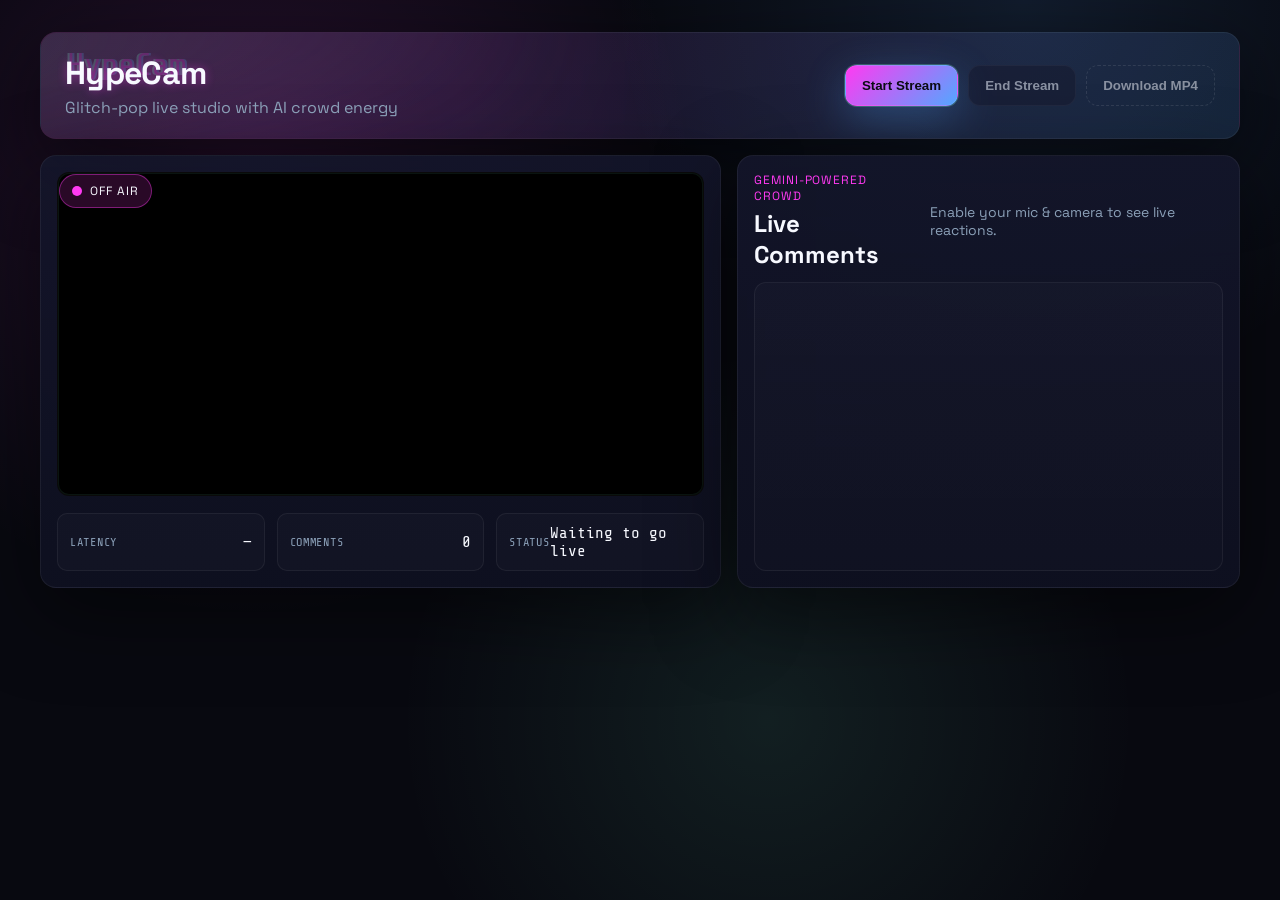
==== index.html @ c19febc4 "Create HypeCam glitch-pop live streaming mock" ====
<!doctype html>
<html lang="en">
<head>
  <meta charset="UTF-8" />
  <meta name="viewport" content="width=device-width, initial-scale=1.0" />
  <title>HypeCam | Glitch-Pop Live Studio</title>
  <link rel="stylesheet" href="style.css" />
  <link rel="preconnect" href="https://fonts.googleapis.com">
  <link rel="preconnect" href="https://fonts.gstatic.com" crossorigin>
  <link href="https://fonts.googleapis.com/css2?family=Space+Grotesk:wght@400;500;700&family=Share+Tech+Mono&display=swap" rel="stylesheet">
</head>
<body>
  <div class="grid">
    <header class="app-header">
      <div class="title-block">
        <div class="title-glitch" aria-hidden="true">HypeCam</div>
        <h1>HypeCam</h1>
        <p class="subtitle">Glitch-pop live studio with AI crowd energy</p>
      </div>
      <div class="controls">
        <button id="startBtn" class="btn primary">Start Stream</button>
        <button id="stopBtn" class="btn" disabled>End Stream</button>
        <button id="downloadBtn" class="btn ghost" disabled>Download MP4</button>
      </div>
    </header>

    <main class="live-stage">
      <section class="video-pane">
        <div class="live-badge" id="liveBadge"><span class="pulse"></span>OFF AIR</div>
        <video id="preview" playsinline autoplay muted></video>
        <div class="readout">
          <div class="stat"><span class="label">Latency</span><span id="latencyLabel">—</span></div>
          <div class="stat"><span class="label">Comments</span><span id="commentCount">0</span></div>
          <div class="stat"><span class="label">Status</span><span id="statusLabel">Waiting to go live</span></div>
        </div>
      </section>

      <section class="chat-pane">
        <div class="chat-header">
          <div>
            <p class="eyebrow">Gemini-powered crowd</p>
            <h2>Live Comments</h2>
          </div>
          <div class="hint" id="speechHint">Enable your mic & camera to see live reactions.</div>
        </div>
        <div class="comment-stream" id="commentStream" aria-live="polite"></div>
      </section>
    </main>
  </div>

  <template id="commentTemplate">
    <article class="comment">
      <div class="avatar" aria-hidden="true"></div>
      <div>
        <div class="meta">
          <span class="username"></span>
          <span class="timestamp"></span>
        </div>
        <p class="body"></p>
      </div>
    </article>
  </template>

  <script src="app.js"></script>
</body>
</html>
---- style.css ----
:root {
  --bg: #080910;
  --panel: #0e1020;
  --panel-strong: #14162b;
  --primary: #7affcf;
  --accent: #ff3af2;
  --accent-2: #53a7ff;
  --muted: #8ba0b8;
  --text: #f7f9ff;
  --shadow: 0 24px 80px rgba(0, 0, 0, 0.5);
  --glow: 0 0 0 1px rgba(122, 255, 207, 0.25), 0 12px 40px rgba(83, 167, 255, 0.3);
}

* { box-sizing: border-box; }

body {
  margin: 0;
  font-family: 'Space Grotesk', system-ui, -apple-system, sans-serif;
  color: var(--text);
  background: radial-gradient(circle at 20% 20%, rgba(255, 58, 242, 0.12), transparent 35%),
    radial-gradient(circle at 80% 0%, rgba(83, 167, 255, 0.12), transparent 30%),
    radial-gradient(circle at 60% 80%, rgba(122, 255, 207, 0.09), transparent 35%),
    var(--bg);
  min-height: 100vh;
  padding: 32px 24px 48px;
}

a { color: inherit; }

.grid {
  max-width: 1200px;
  margin: 0 auto;
  display: flex;
  flex-direction: column;
  gap: 16px;
}

.app-header {
  display: flex;
  justify-content: space-between;
  align-items: center;
  gap: 16px;
  background: linear-gradient(135deg, rgba(255, 58, 242, 0.12), rgba(83, 167, 255, 0.14));
  border: 1px solid rgba(255, 255, 255, 0.06);
  padding: 20px 24px;
  border-radius: 16px;
  box-shadow: var(--shadow);
  position: relative;
  overflow: hidden;
}

.app-header::after {
  content: '';
  position: absolute;
  inset: -60% 60% 30% -30%;
  background: linear-gradient(120deg, rgba(122, 255, 207, 0.3), rgba(255, 58, 242, 0.05));
  filter: blur(80px);
  transform: rotate(-4deg);
}

.title-block { position: relative; z-index: 1; }

h1 {
  margin: 0;
  font-size: 32px;
  letter-spacing: -0.02em;
  text-shadow: 0 0 10px rgba(255, 58, 242, 0.4);
}

.title-glitch {
  position: absolute;
  inset: -6px auto auto 2px;
  font-size: 32px;
  font-family: 'Share Tech Mono', monospace;
  color: var(--accent);
  opacity: 0.2;
  text-shadow: -2px 0 var(--primary), 2px 0 var(--accent-2);
  mix-blend-mode: screen;
  animation: jitter 3s infinite;
  pointer-events: none;
}

.subtitle {
  margin: 4px 0 0;
  color: var(--muted);
}

.controls { display: flex; gap: 10px; z-index: 1; }

.btn {
  background: var(--panel-strong);
  color: var(--text);
  border: 1px solid rgba(255, 255, 255, 0.08);
  padding: 12px 16px;
  border-radius: 12px;
  font-weight: 600;
  cursor: pointer;
  box-shadow: var(--glow);
  transition: transform 160ms ease, box-shadow 160ms ease, border-color 160ms ease;
}

.btn.primary {
  background: linear-gradient(135deg, var(--accent), var(--accent-2));
  color: #0b0c14;
}

.btn.ghost {
  background: transparent;
  border: 1px dashed rgba(255, 255, 255, 0.2);
}

.btn:disabled {
  opacity: 0.5;
  cursor: not-allowed;
  transform: none;
  box-shadow: none;
}

.btn:not(:disabled):hover { transform: translateY(-1px); }

.live-stage {
  display: grid;
  grid-template-columns: 1.15fr 0.85fr;
  gap: 16px;
}

.video-pane, .chat-pane {
  background: linear-gradient(180deg, rgba(20, 22, 43, 0.9), rgba(14, 16, 32, 0.98));
  border: 1px solid rgba(255, 255, 255, 0.06);
  border-radius: 16px;
  padding: 16px;
  box-shadow: var(--shadow);
  position: relative;
}

.video-pane video {
  width: 100%;
  background: #000;
  border-radius: 12px;
  border: 1px solid rgba(255, 255, 255, 0.04);
  box-shadow: inset 0 0 0 1px rgba(122, 255, 207, 0.08);
  min-height: 320px;
  object-fit: cover;
}

.live-badge {
  position: absolute;
  top: 18px;
  left: 18px;
  padding: 8px 12px;
  border-radius: 999px;
  background: rgba(255, 58, 242, 0.16);
  border: 1px solid rgba(255, 58, 242, 0.4);
  color: var(--text);
  display: flex;
  align-items: center;
  gap: 8px;
  text-transform: uppercase;
  font-size: 12px;
  letter-spacing: 0.08em;
  backdrop-filter: blur(6px);
}

.pulse {
  width: 10px;
  height: 10px;
  border-radius: 50%;
  background: var(--accent);
  box-shadow: 0 0 0 0 rgba(255, 58, 242, 0.6);
  animation: pulse 1.2s infinite;
}

.readout {
  margin-top: 12px;
  display: grid;
  grid-template-columns: repeat(3, 1fr);
  gap: 12px;
  font-family: 'Share Tech Mono', monospace;
}

.stat {
  background: rgba(255, 255, 255, 0.02);
  border: 1px solid rgba(255, 255, 255, 0.06);
  padding: 10px 12px;
  border-radius: 10px;
  display: flex;
  justify-content: space-between;
  align-items: center;
}

.label { color: var(--muted); font-size: 12px; text-transform: uppercase; letter-spacing: 0.06em; }

.chat-pane { display: flex; flex-direction: column; gap: 12px; }

.chat-header { display: flex; justify-content: space-between; align-items: center; gap: 12px; }

.chat-pane h2 { margin: 4px 0 0; }

.eyebrow {
  margin: 0;
  text-transform: uppercase;
  letter-spacing: 0.08em;
  color: var(--accent);
  font-size: 12px;
}

.hint {
  color: var(--muted);
  font-size: 14px;
  max-width: 320px;
}

.comment-stream {
  flex: 1;
  background: linear-gradient(180deg, rgba(255, 255, 255, 0.02), rgba(255, 255, 255, 0.01));
  border: 1px solid rgba(255, 255, 255, 0.06);
  border-radius: 12px;
  padding: 12px;
  overflow-y: auto;
  display: flex;
  flex-direction: column;
  gap: 10px;
  scroll-behavior: smooth;
}

.comment {
  display: grid;
  grid-template-columns: auto 1fr;
  gap: 10px;
  padding: 10px;
  border-radius: 10px;
  background: rgba(20, 22, 43, 0.7);
  border: 1px solid rgba(255, 255, 255, 0.04);
  box-shadow: inset 0 0 0 1px rgba(255, 58, 242, 0.04);
  animation: slideIn 240ms ease;
}

.comment .meta { display: flex; gap: 8px; font-size: 12px; color: var(--muted); }
.comment .username { color: var(--primary); font-weight: 700; }
.comment .body { margin: 4px 0 0; }

.avatar {
  width: 36px;
  height: 36px;
  border-radius: 10px;
  background: linear-gradient(135deg, var(--accent), var(--accent-2));
  box-shadow: 0 10px 30px rgba(255, 58, 242, 0.25);
}

@media (max-width: 960px) {
  .live-stage { grid-template-columns: 1fr; }
  .app-header { flex-direction: column; align-items: flex-start; }
  .controls { width: 100%; flex-wrap: wrap; }
  .controls .btn { flex: 1 1 auto; }
}

@keyframes pulse { to { box-shadow: 0 0 0 16px rgba(255, 58, 242, 0); } }
@keyframes jitter { 0%, 80% { transform: translate(0,0); } 85% { transform: translate(-1px,1px); } 90% { transform: translate(1px,-1px); } 95% { transform: translate(-2px,2px); } 100% { transform: translate(0,0); } }
@keyframes slideIn { from { transform: translateY(8px); opacity: 0; } to { transform: translateY(0); opacity: 1; } }
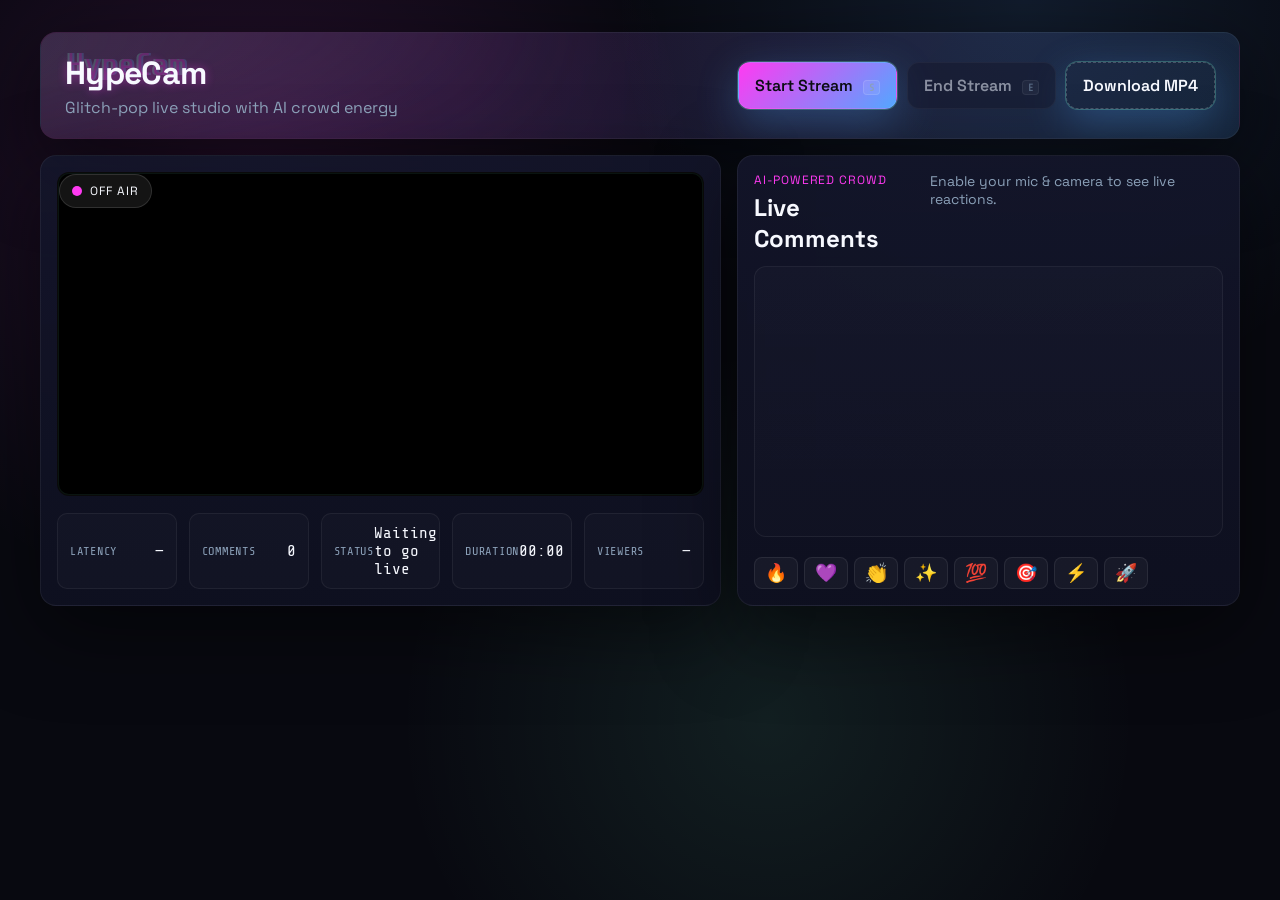
==== commit d338d983: "Improve HypeCam: refactor to class architecture, add features, tests, and docs - Refactor app.js int" ====
--- a/index.html
+++ b/index.html
@@ -3,6 +3,7 @@
 <head>
   <meta charset="UTF-8" />
   <meta name="viewport" content="width=device-width, initial-scale=1.0" />
+  <meta name="description" content="HypeCam — glitch-pop live streaming studio with AI-powered crowd reactions. Runs entirely in your browser." />
   <title>HypeCam | Glitch-Pop Live Studio</title>
   <link rel="stylesheet" href="style.css" />
   <link rel="preconnect" href="https://fonts.googleapis.com">
@@ -10,40 +11,63 @@
   <link href="https://fonts.googleapis.com/css2?family=Space+Grotesk:wght@400;500;700&family=Share+Tech+Mono&display=swap" rel="stylesheet">
 </head>
 <body>
-  <div class="grid">
-    <header class="app-header">
+  <a class="skip-link" href="#commentStream">Skip to comments</a>
+
+  <div class="grid" role="application" aria-label="HypeCam Live Studio">
+    <header class="app-header" role="banner">
       <div class="title-block">
         <div class="title-glitch" aria-hidden="true">HypeCam</div>
         <h1>HypeCam</h1>
         <p class="subtitle">Glitch-pop live studio with AI crowd energy</p>
       </div>
-      <div class="controls">
-        <button id="startBtn" class="btn primary">Start Stream</button>
-        <button id="stopBtn" class="btn" disabled>End Stream</button>
-        <button id="downloadBtn" class="btn ghost" disabled>Download MP4</button>
-      </div>
+      <nav class="controls" aria-label="Stream controls">
+        <button id="startBtn" class="btn primary" aria-describedby="startHint">
+          Start Stream <kbd class="kbd-hint">S</kbd>
+        </button>
+        <button id="stopBtn" class="btn" disabled aria-describedby="stopHint">
+          End Stream <kbd class="kbd-hint">E</kbd>
+        </button>
+        <a id="downloadBtn" class="btn ghost" disabled role="button" aria-disabled="true">Download MP4</a>
+        <span id="startHint" hidden>Press S to start streaming</span>
+        <span id="stopHint" hidden>Press E to end streaming</span>
+      </nav>
     </header>
 
-    <main class="live-stage">
-      <section class="video-pane">
-        <div class="live-badge" id="liveBadge"><span class="pulse"></span>OFF AIR</div>
-        <video id="preview" playsinline autoplay muted></video>
-        <div class="readout">
-          <div class="stat"><span class="label">Latency</span><span id="latencyLabel">—</span></div>
-          <div class="stat"><span class="label">Comments</span><span id="commentCount">0</span></div>
-          <div class="stat"><span class="label">Status</span><span id="statusLabel">Waiting to go live</span></div>
+    <main class="live-stage" id="main">
+      <section class="video-pane" aria-label="Video preview">
+        <div class="live-badge" id="liveBadge" role="status" aria-live="polite">
+          <span class="pulse" aria-hidden="true"></span>OFF AIR
+        </div>
+        <video id="preview" playsinline autoplay muted aria-label="Camera preview"></video>
+        <div class="readout" aria-label="Stream statistics">
+          <div class="stat"><span class="label">Latency</span><span id="latencyLabel" aria-label="Current latency">—</span></div>
+          <div class="stat"><span class="label">Comments</span><span id="commentCount" aria-label="Comment count">0</span></div>
+          <div class="stat"><span class="label">Status</span><span id="statusLabel" aria-label="Stream status">Waiting to go live</span></div>
+          <div class="stat"><span class="label">Duration</span><span id="streamTimer" aria-label="Stream duration">00:00</span></div>
+          <div class="stat"><span class="label">Viewers</span><span id="viewerCount" aria-label="Viewer count">—</span></div>
         </div>
       </section>
 
-      <section class="chat-pane">
+      <section class="chat-pane" aria-label="Live comments">
         <div class="chat-header">
           <div>
-            <p class="eyebrow">Gemini-powered crowd</p>
+            <p class="eyebrow">AI-powered crowd</p>
             <h2>Live Comments</h2>
           </div>
-          <div class="hint" id="speechHint">Enable your mic & camera to see live reactions.</div>
+          <div class="hint" id="speechHint" role="status" aria-live="polite">Enable your mic &amp; camera to see live reactions.</div>
         </div>
-        <div class="comment-stream" id="commentStream" aria-live="polite"></div>
+        <div class="typing-indicator" id="typingIndicator" hidden aria-live="polite"></div>
+        <div class="comment-stream" id="commentStream" role="log" aria-live="polite" aria-label="Comment stream" tabindex="0"></div>
+        <div class="emoji-bar" id="emojiBar" role="toolbar" aria-label="Emoji reactions">
+          <button class="emoji-btn" type="button" aria-label="Fire reaction">🔥</button>
+          <button class="emoji-btn" type="button" aria-label="Heart reaction">💜</button>
+          <button class="emoji-btn" type="button" aria-label="Clap reaction">👏</button>
+          <button class="emoji-btn" type="button" aria-label="Sparkle reaction">✨</button>
+          <button class="emoji-btn" type="button" aria-label="100 reaction">💯</button>
+          <button class="emoji-btn" type="button" aria-label="Target reaction">🎯</button>
+          <button class="emoji-btn" type="button" aria-label="Lightning reaction">⚡</button>
+          <button class="emoji-btn" type="button" aria-label="Rocket reaction">🚀</button>
+        </div>
       </section>
     </main>
   </div>
--- a/style.css
+++ b/style.css
@@ -7,11 +7,30 @@
   --accent-2: #53a7ff;
   --muted: #8ba0b8;
   --text: #f7f9ff;
+  --danger: #ff4d6a;
   --shadow: 0 24px 80px rgba(0, 0, 0, 0.5);
   --glow: 0 0 0 1px rgba(122, 255, 207, 0.25), 0 12px 40px rgba(83, 167, 255, 0.3);
-}
-
-* { box-sizing: border-box; }
+  --focus-ring: 0 0 0 2px var(--accent-2), 0 0 0 4px rgba(83, 167, 255, 0.3);
+  --radius: 12px;
+  --radius-lg: 16px;
+}
+
+*, *::before, *::after { box-sizing: border-box; }
+
+/* ── Skip link for keyboard nav ───────────────────────────── */
+.skip-link {
+  position: absolute;
+  top: -100%;
+  left: 16px;
+  background: var(--accent-2);
+  color: var(--bg);
+  padding: 8px 16px;
+  border-radius: var(--radius);
+  font-weight: 600;
+  z-index: 100;
+  text-decoration: none;
+}
+.skip-link:focus { top: 16px; }
 
 body {
   margin: 0;
@@ -27,6 +46,12 @@
 
 a { color: inherit; }
 
+/* ── Focus styles for keyboard navigation ─────────────────── */
+:focus-visible {
+  outline: none;
+  box-shadow: var(--focus-ring);
+}
+
 .grid {
   max-width: 1200px;
   margin: 0 auto;
@@ -34,6 +59,8 @@
   flex-direction: column;
   gap: 16px;
 }
+
+/* ── Header ───────────────────────────────────────────────── */
 
 .app-header {
   display: flex;
@@ -43,7 +70,7 @@
   background: linear-gradient(135deg, rgba(255, 58, 242, 0.12), rgba(83, 167, 255, 0.14));
   border: 1px solid rgba(255, 255, 255, 0.06);
   padding: 20px 24px;
-  border-radius: 16px;
+  border-radius: var(--radius-lg);
   box-shadow: var(--shadow);
   position: relative;
   overflow: hidden;
@@ -85,15 +112,19 @@
   color: var(--muted);
 }
 
-.controls { display: flex; gap: 10px; z-index: 1; }
+.controls { display: flex; gap: 10px; z-index: 1; flex-wrap: wrap; }
+
+/* ── Buttons ──────────────────────────────────────────────── */
 
 .btn {
   background: var(--panel-strong);
   color: var(--text);
   border: 1px solid rgba(255, 255, 255, 0.08);
   padding: 12px 16px;
-  border-radius: 12px;
+  border-radius: var(--radius);
   font-weight: 600;
+  font-family: inherit;
+  font-size: inherit;
   cursor: pointer;
   box-shadow: var(--glow);
   transition: transform 160ms ease, box-shadow 160ms ease, border-color 160ms ease;
@@ -117,6 +148,24 @@
 }
 
 .btn:not(:disabled):hover { transform: translateY(-1px); }
+.btn:not(:disabled):active { transform: translateY(0); }
+
+/* ── Keyboard shortcut hints ──────────────────────────────── */
+
+.kbd-hint {
+  display: inline-block;
+  font-family: 'Share Tech Mono', monospace;
+  font-size: 10px;
+  background: rgba(255, 255, 255, 0.08);
+  border: 1px solid rgba(255, 255, 255, 0.12);
+  border-radius: 4px;
+  padding: 1px 5px;
+  margin-left: 6px;
+  vertical-align: middle;
+  color: var(--muted);
+}
+
+/* ── Live Stage ───────────────────────────────────────────── */
 
 .live-stage {
   display: grid;
@@ -127,7 +176,7 @@
 .video-pane, .chat-pane {
   background: linear-gradient(180deg, rgba(20, 22, 43, 0.9), rgba(14, 16, 32, 0.98));
   border: 1px solid rgba(255, 255, 255, 0.06);
-  border-radius: 16px;
+  border-radius: var(--radius-lg);
   padding: 16px;
   box-shadow: var(--shadow);
   position: relative;
@@ -136,12 +185,14 @@
 .video-pane video {
   width: 100%;
   background: #000;
-  border-radius: 12px;
+  border-radius: var(--radius);
   border: 1px solid rgba(255, 255, 255, 0.04);
   box-shadow: inset 0 0 0 1px rgba(122, 255, 207, 0.08);
   min-height: 320px;
   object-fit: cover;
 }
+
+/* ── Live Badge ───────────────────────────────────────────── */
 
 .live-badge {
   position: absolute;
@@ -149,8 +200,8 @@
   left: 18px;
   padding: 8px 12px;
   border-radius: 999px;
-  background: rgba(255, 58, 242, 0.16);
-  border: 1px solid rgba(255, 58, 242, 0.4);
+  background: rgba(255, 255, 255, 0.08);
+  border: 1px solid rgba(255, 255, 255, 0.12);
   color: var(--text);
   display: flex;
   align-items: center;
@@ -159,6 +210,12 @@
   font-size: 12px;
   letter-spacing: 0.08em;
   backdrop-filter: blur(6px);
+  transition: background 300ms ease, border-color 300ms ease;
+}
+
+.live-badge.is-live {
+  background: rgba(255, 58, 242, 0.2);
+  border-color: rgba(255, 58, 242, 0.4);
 }
 
 .pulse {
@@ -170,10 +227,12 @@
   animation: pulse 1.2s infinite;
 }
 
+/* ── Readout / Stats ──────────────────────────────────────── */
+
 .readout {
   margin-top: 12px;
   display: grid;
-  grid-template-columns: repeat(3, 1fr);
+  grid-template-columns: repeat(auto-fit, minmax(100px, 1fr));
   gap: 12px;
   font-family: 'Share Tech Mono', monospace;
 }
@@ -190,9 +249,11 @@
 
 .label { color: var(--muted); font-size: 12px; text-transform: uppercase; letter-spacing: 0.06em; }
 
+/* ── Chat Pane ────────────────────────────────────────────── */
+
 .chat-pane { display: flex; flex-direction: column; gap: 12px; }
 
-.chat-header { display: flex; justify-content: space-between; align-items: center; gap: 12px; }
+.chat-header { display: flex; justify-content: space-between; align-items: flex-start; gap: 12px; }
 
 .chat-pane h2 { margin: 4px 0 0; }
 
@@ -210,17 +271,20 @@
   max-width: 320px;
 }
 
+/* ── Comment Stream ───────────────────────────────────────── */
+
 .comment-stream {
   flex: 1;
   background: linear-gradient(180deg, rgba(255, 255, 255, 0.02), rgba(255, 255, 255, 0.01));
   border: 1px solid rgba(255, 255, 255, 0.06);
-  border-radius: 12px;
+  border-radius: var(--radius);
   padding: 12px;
   overflow-y: auto;
   display: flex;
   flex-direction: column;
   gap: 10px;
   scroll-behavior: smooth;
+  position: relative;
 }
 
 .comment {
@@ -237,7 +301,7 @@
 
 .comment .meta { display: flex; gap: 8px; font-size: 12px; color: var(--muted); }
 .comment .username { color: var(--primary); font-weight: 700; }
-.comment .body { margin: 4px 0 0; }
+.comment .body { margin: 4px 0 0; line-height: 1.5; }
 
 .avatar {
   width: 36px;
@@ -245,14 +309,94 @@
   border-radius: 10px;
   background: linear-gradient(135deg, var(--accent), var(--accent-2));
   box-shadow: 0 10px 30px rgba(255, 58, 242, 0.25);
-}
+  display: flex;
+  align-items: center;
+  justify-content: center;
+  font-weight: 700;
+  font-size: 14px;
+  color: #fff;
+  text-shadow: 0 1px 2px rgba(0,0,0,0.3);
+}
+
+/* ── Typing Indicator ─────────────────────────────────────── */
+
+.typing-indicator {
+  font-size: 12px;
+  color: var(--muted);
+  font-style: italic;
+  padding: 0 4px;
+  min-height: 18px;
+}
+
+/* ── Emoji Bar ────────────────────────────────────────────── */
+
+.emoji-bar {
+  display: flex;
+  gap: 6px;
+  padding: 8px 0 0;
+  flex-wrap: wrap;
+}
+
+.emoji-btn {
+  background: rgba(255, 255, 255, 0.04);
+  border: 1px solid rgba(255, 255, 255, 0.08);
+  border-radius: 8px;
+  padding: 6px 10px;
+  font-size: 18px;
+  cursor: pointer;
+  transition: transform 120ms ease, background 120ms ease;
+  line-height: 1;
+}
+
+.emoji-btn:hover {
+  transform: scale(1.2);
+  background: rgba(255, 58, 242, 0.15);
+}
+
+.emoji-btn:active { transform: scale(0.95); }
+
+/* ── Floating Emoji Animation ─────────────────────────────── */
+
+.emoji-float {
+  position: absolute;
+  bottom: 60px;
+  font-size: 28px;
+  pointer-events: none;
+  animation: floatUp 1.6s ease-out forwards;
+  z-index: 10;
+}
+
+@keyframes floatUp {
+  0% { opacity: 1; transform: translateY(0) scale(1); }
+  100% { opacity: 0; transform: translateY(-180px) scale(1.4); }
+}
+
+/* ── Responsive ───────────────────────────────────────────── */
 
 @media (max-width: 960px) {
   .live-stage { grid-template-columns: 1fr; }
   .app-header { flex-direction: column; align-items: flex-start; }
-  .controls { width: 100%; flex-wrap: wrap; }
+  .controls { width: 100%; }
   .controls .btn { flex: 1 1 auto; }
 }
+
+@media (max-width: 480px) {
+  body { padding: 16px 12px 32px; }
+  h1 { font-size: 24px; }
+  .title-glitch { font-size: 24px; }
+}
+
+/* ── Reduced motion ───────────────────────────────────────── */
+
+@media (prefers-reduced-motion: reduce) {
+  *, *::before, *::after {
+    animation-duration: 0.01ms !important;
+    animation-iteration-count: 1 !important;
+    transition-duration: 0.01ms !important;
+  }
+}
+
+/* ── Keyframes ────────────────────────────────────────────── */
 
 @keyframes pulse { to { box-shadow: 0 0 0 16px rgba(255, 58, 242, 0); } }
 @keyframes jitter { 0%, 80% { transform: translate(0,0); } 85% { transform: translate(-1px,1px); } 90% { transform: translate(1px,-1px); } 95% { transform: translate(-2px,2px); } 100% { transform: translate(0,0); } }
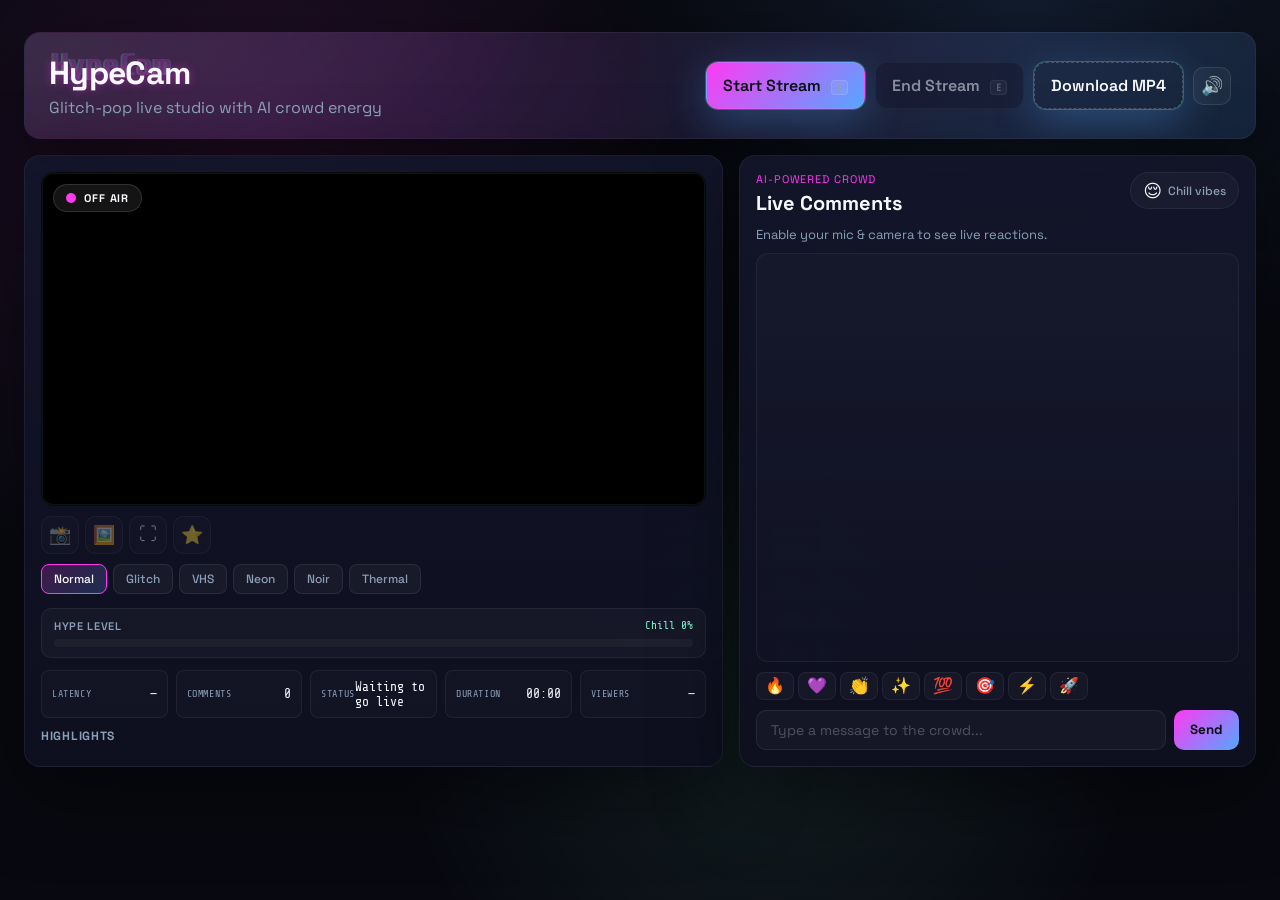
==== commit 9d2fc62e: "Elevate HypeCam to state-of-the-art with 15+ new features New systems: - SoundEngine: Web Audio API " ====
--- a/index.html
+++ b/index.html
@@ -3,7 +3,8 @@
 <head>
   <meta charset="UTF-8" />
   <meta name="viewport" content="width=device-width, initial-scale=1.0" />
-  <meta name="description" content="HypeCam — glitch-pop live streaming studio with AI-powered crowd reactions. Runs entirely in your browser." />
+  <meta name="description" content="HypeCam — state-of-the-art glitch-pop live streaming studio with AI crowd reactions, audio visualizer, video filters, and more. Runs entirely in your browser." />
+  <meta name="theme-color" content="#080910" />
   <title>HypeCam | Glitch-Pop Live Studio</title>
   <link rel="stylesheet" href="style.css" />
   <link rel="preconnect" href="https://fonts.googleapis.com">
@@ -13,6 +14,12 @@
 <body>
   <a class="skip-link" href="#commentStream">Skip to comments</a>
 
+  <!-- Toast Notifications -->
+  <div class="toast-container" id="toastContainer" aria-live="assertive" aria-atomic="true"></div>
+
+  <!-- Confetti Layer -->
+  <div class="confetti-layer" id="confettiLayer" aria-hidden="true"></div>
+
   <div class="grid" role="application" aria-label="HypeCam Live Studio">
     <header class="app-header" role="banner">
       <div class="title-block">
@@ -21,43 +28,92 @@
         <p class="subtitle">Glitch-pop live studio with AI crowd energy</p>
       </div>
       <nav class="controls" aria-label="Stream controls">
-        <button id="startBtn" class="btn primary" aria-describedby="startHint">
+        <button id="startBtn" class="btn primary">
           Start Stream <kbd class="kbd-hint">S</kbd>
         </button>
-        <button id="stopBtn" class="btn" disabled aria-describedby="stopHint">
+        <button id="stopBtn" class="btn" disabled>
           End Stream <kbd class="kbd-hint">E</kbd>
         </button>
         <a id="downloadBtn" class="btn ghost" disabled role="button" aria-disabled="true">Download MP4</a>
-        <span id="startHint" hidden>Press S to start streaming</span>
-        <span id="stopHint" hidden>Press E to end streaming</span>
+        <button id="soundToggle" class="btn-icon" type="button" aria-label="Mute sound effects" title="Toggle sound">🔊</button>
       </nav>
     </header>
 
     <main class="live-stage" id="main">
+
+      <!-- ── Video Pane ──────────────────────────────────── -->
       <section class="video-pane" aria-label="Video preview">
-        <div class="live-badge" id="liveBadge" role="status" aria-live="polite">
-          <span class="pulse" aria-hidden="true"></span>OFF AIR
+        <div class="video-wrapper">
+          <div class="live-badge" id="liveBadge" role="status" aria-live="polite">
+            <span class="pulse" aria-hidden="true"></span>OFF AIR
+          </div>
+          <video id="preview" playsinline autoplay muted aria-label="Camera preview"></video>
+          <div class="video-overlay" id="videoOverlay" aria-hidden="true"></div>
+          <canvas class="visualizer-canvas" id="visualizerCanvas" aria-hidden="true"></canvas>
         </div>
-        <video id="preview" playsinline autoplay muted aria-label="Camera preview"></video>
+
+        <!-- Video Controls -->
+        <div class="video-controls" role="toolbar" aria-label="Video tools">
+          <button id="screenshotBtn" class="btn-icon" type="button" disabled aria-label="Take screenshot" title="Screenshot (C)">📸</button>
+          <button id="pipBtn" class="btn-icon" type="button" disabled aria-label="Picture-in-Picture" title="PiP (P)">🖼️</button>
+          <button id="fullscreenBtn" class="btn-icon" type="button" disabled aria-label="Fullscreen" title="Fullscreen (F)">⛶</button>
+          <button id="highlightBtn" class="btn-icon" type="button" disabled aria-label="Add highlight" title="Highlight (H)">⭐</button>
+        </div>
+
+        <!-- Filter Bar -->
+        <div class="filter-bar" id="filterBar" role="toolbar" aria-label="Video filters"></div>
+
+        <!-- Hype Meter -->
+        <div class="hype-meter" id="hypeMeter" role="meter" aria-label="Hype level" aria-valuemin="0" aria-valuemax="100" aria-valuenow="0">
+          <div class="hype-meter-header">
+            <span class="hype-meter-title">Hype Level</span>
+            <span class="hype-meter-label" id="hypeLabel">Chill 0%</span>
+          </div>
+          <div class="hype-track">
+            <div class="hype-fill" id="hypeFill"></div>
+          </div>
+        </div>
+
+        <!-- Stats Readout -->
         <div class="readout" aria-label="Stream statistics">
-          <div class="stat"><span class="label">Latency</span><span id="latencyLabel" aria-label="Current latency">—</span></div>
-          <div class="stat"><span class="label">Comments</span><span id="commentCount" aria-label="Comment count">0</span></div>
-          <div class="stat"><span class="label">Status</span><span id="statusLabel" aria-label="Stream status">Waiting to go live</span></div>
-          <div class="stat"><span class="label">Duration</span><span id="streamTimer" aria-label="Stream duration">00:00</span></div>
-          <div class="stat"><span class="label">Viewers</span><span id="viewerCount" aria-label="Viewer count">—</span></div>
+          <div class="stat"><span class="label">Latency</span><span id="latencyLabel">—</span></div>
+          <div class="stat"><span class="label">Comments</span><span id="commentCount">0</span></div>
+          <div class="stat"><span class="label">Status</span><span id="statusLabel">Waiting to go live</span></div>
+          <div class="stat"><span class="label">Duration</span><span id="streamTimer">00:00</span></div>
+          <div class="stat stat-viewers">
+            <span class="label">Viewers</span>
+            <span id="viewerCount">—</span>
+            <canvas class="sparkline-canvas" id="sparklineCanvas" aria-hidden="true"></canvas>
+          </div>
+        </div>
+
+        <!-- Highlights Panel -->
+        <div class="highlights-panel" id="highlightsPanel">
+          <h3>Highlights</h3>
+          <div class="highlights-list" id="highlightsList" aria-label="Saved highlights"></div>
         </div>
       </section>
 
+      <!-- ── Chat Pane ───────────────────────────────────── -->
       <section class="chat-pane" aria-label="Live comments">
         <div class="chat-header">
-          <div>
+          <div class="chat-header-left">
             <p class="eyebrow">AI-powered crowd</p>
             <h2>Live Comments</h2>
           </div>
-          <div class="hint" id="speechHint" role="status" aria-live="polite">Enable your mic &amp; camera to see live reactions.</div>
+          <div class="mood-indicator" id="moodIndicator" role="status" aria-label="Crowd mood">
+            <span class="mood-icon" id="moodIcon">😌</span>
+            <span class="mood-label" id="moodLabel">Chill vibes</span>
+          </div>
         </div>
+
+        <div class="hint" id="speechHint" role="status" aria-live="polite">Enable your mic &amp; camera to see live reactions.</div>
+
         <div class="typing-indicator" id="typingIndicator" hidden aria-live="polite"></div>
+
         <div class="comment-stream" id="commentStream" role="log" aria-live="polite" aria-label="Comment stream" tabindex="0"></div>
+
+        <!-- Emoji Reactions -->
         <div class="emoji-bar" id="emojiBar" role="toolbar" aria-label="Emoji reactions">
           <button class="emoji-btn" type="button" aria-label="Fire reaction">🔥</button>
           <button class="emoji-btn" type="button" aria-label="Heart reaction">💜</button>
@@ -68,10 +124,26 @@
           <button class="emoji-btn" type="button" aria-label="Lightning reaction">⚡</button>
           <button class="emoji-btn" type="button" aria-label="Rocket reaction">🚀</button>
         </div>
+
+        <!-- User Chat Input -->
+        <div class="chat-input-area">
+          <input type="text" class="chat-input" id="chatInput" placeholder="Type a message to the crowd..." aria-label="Chat message input" maxlength="280" />
+          <button class="chat-send-btn" id="chatSendBtn" type="button" aria-label="Send message">Send</button>
+        </div>
       </section>
     </main>
   </div>
 
+  <!-- ── Recap Modal ─────────────────────────────────────── -->
+  <div class="recap-modal" id="recapModal" hidden role="dialog" aria-label="Stream recap" aria-modal="true">
+    <div class="recap-card">
+      <h3>Stream Recap</h3>
+      <div id="recapContent"></div>
+      <button class="recap-close-btn" id="recapClose" type="button">Close</button>
+    </div>
+  </div>
+
+  <!-- ── Comment Template ────────────────────────────────── -->
   <template id="commentTemplate">
     <article class="comment">
       <div class="avatar" aria-hidden="true"></div>
--- a/style.css
+++ b/style.css
@@ -8,6 +8,7 @@
   --muted: #8ba0b8;
   --text: #f7f9ff;
   --danger: #ff4d6a;
+  --gold: #ffcf3a;
   --shadow: 0 24px 80px rgba(0, 0, 0, 0.5);
   --glow: 0 0 0 1px rgba(122, 255, 207, 0.25), 0 12px 40px rgba(83, 167, 255, 0.3);
   --focus-ring: 0 0 0 2px var(--accent-2), 0 0 0 4px rgba(83, 167, 255, 0.3);
@@ -17,7 +18,8 @@
 
 *, *::before, *::after { box-sizing: border-box; }
 
-/* ── Skip link for keyboard nav ───────────────────────────── */
+/* ── Skip link ────────────────────────────────────────────── */
+
 .skip-link {
   position: absolute;
   top: -100%;
@@ -32,6 +34,8 @@
 }
 .skip-link:focus { top: 16px; }
 
+/* ── Base ─────────────────────────────────────────────────── */
+
 body {
   margin: 0;
   font-family: 'Space Grotesk', system-ui, -apple-system, sans-serif;
@@ -42,18 +46,25 @@
     var(--bg);
   min-height: 100vh;
   padding: 32px 24px 48px;
+  transition: background 600ms ease;
+}
+
+body.is-streaming {
+  background: radial-gradient(circle at 20% 20%, rgba(255, 58, 242, 0.18), transparent 35%),
+    radial-gradient(circle at 80% 0%, rgba(83, 167, 255, 0.18), transparent 30%),
+    radial-gradient(circle at 60% 80%, rgba(122, 255, 207, 0.14), transparent 35%),
+    var(--bg);
 }
 
 a { color: inherit; }
 
-/* ── Focus styles for keyboard navigation ─────────────────── */
 :focus-visible {
   outline: none;
   box-shadow: var(--focus-ring);
 }
 
 .grid {
-  max-width: 1200px;
+  max-width: 1260px;
   margin: 0 auto;
   display: flex;
   flex-direction: column;
@@ -107,12 +118,9 @@
   pointer-events: none;
 }
 
-.subtitle {
-  margin: 4px 0 0;
-  color: var(--muted);
-}
-
-.controls { display: flex; gap: 10px; z-index: 1; flex-wrap: wrap; }
+.subtitle { margin: 4px 0 0; color: var(--muted); }
+
+.controls { display: flex; gap: 10px; z-index: 1; flex-wrap: wrap; align-items: center; }
 
 /* ── Buttons ──────────────────────────────────────────────── */
 
@@ -150,7 +158,31 @@
 .btn:not(:disabled):hover { transform: translateY(-1px); }
 .btn:not(:disabled):active { transform: translateY(0); }
 
-/* ── Keyboard shortcut hints ──────────────────────────────── */
+.btn-icon {
+  background: rgba(255, 255, 255, 0.04);
+  border: 1px solid rgba(255, 255, 255, 0.1);
+  color: var(--text);
+  width: 38px;
+  height: 38px;
+  border-radius: 10px;
+  display: flex;
+  align-items: center;
+  justify-content: center;
+  font-size: 18px;
+  cursor: pointer;
+  transition: transform 120ms ease, background 120ms ease;
+  padding: 0;
+}
+
+.btn-icon:hover:not(:disabled) {
+  transform: scale(1.1);
+  background: rgba(255, 255, 255, 0.08);
+}
+
+.btn-icon:disabled {
+  opacity: 0.4;
+  cursor: not-allowed;
+}
 
 .kbd-hint {
   display: inline-block;
@@ -182,23 +214,66 @@
   position: relative;
 }
 
+/* ── Video Pane ───────────────────────────────────────────── */
+
+.video-wrapper {
+  position: relative;
+  border-radius: var(--radius);
+  overflow: hidden;
+}
+
 .video-pane video {
   width: 100%;
+  display: block;
   background: #000;
   border-radius: var(--radius);
   border: 1px solid rgba(255, 255, 255, 0.04);
   box-shadow: inset 0 0 0 1px rgba(122, 255, 207, 0.08);
   min-height: 320px;
   object-fit: cover;
+  transition: filter 300ms ease;
+}
+
+/* ── Video Overlay (scanlines when live) ──────────────────── */
+
+.video-overlay {
+  position: absolute;
+  inset: 0;
+  border-radius: var(--radius);
+  pointer-events: none;
+  opacity: 0;
+  transition: opacity 300ms ease;
+  background: repeating-linear-gradient(
+    0deg,
+    transparent,
+    transparent 2px,
+    rgba(0, 0, 0, 0.03) 2px,
+    rgba(0, 0, 0, 0.03) 4px
+  );
+}
+
+.video-overlay.is-live { opacity: 1; }
+
+/* ── Audio Visualizer Canvas ──────────────────────────────── */
+
+.visualizer-canvas {
+  position: absolute;
+  bottom: 0;
+  left: 0;
+  right: 0;
+  height: 60px;
+  border-radius: 0 0 var(--radius) var(--radius);
+  pointer-events: none;
+  opacity: 0.8;
 }
 
 /* ── Live Badge ───────────────────────────────────────────── */
 
 .live-badge {
   position: absolute;
-  top: 18px;
-  left: 18px;
-  padding: 8px 12px;
+  top: 12px;
+  left: 12px;
+  padding: 6px 12px;
   border-radius: 999px;
   background: rgba(255, 255, 255, 0.08);
   border: 1px solid rgba(255, 255, 255, 0.12);
@@ -207,15 +282,23 @@
   align-items: center;
   gap: 8px;
   text-transform: uppercase;
-  font-size: 12px;
+  font-size: 11px;
+  font-weight: 700;
   letter-spacing: 0.08em;
   backdrop-filter: blur(6px);
   transition: background 300ms ease, border-color 300ms ease;
+  z-index: 2;
 }
 
 .live-badge.is-live {
-  background: rgba(255, 58, 242, 0.2);
-  border-color: rgba(255, 58, 242, 0.4);
+  background: rgba(255, 58, 242, 0.25);
+  border-color: rgba(255, 58, 242, 0.5);
+  animation: badgeGlow 2s ease-in-out infinite;
+}
+
+@keyframes badgeGlow {
+  0%, 100% { box-shadow: 0 0 8px rgba(255, 58, 242, 0.2); }
+  50% { box-shadow: 0 0 20px rgba(255, 58, 242, 0.4); }
 }
 
 .pulse {
@@ -227,62 +310,232 @@
   animation: pulse 1.2s infinite;
 }
 
+/* ── Video Controls Toolbar ───────────────────────────────── */
+
+.video-controls {
+  display: flex;
+  gap: 6px;
+  margin-top: 10px;
+}
+
+/* ── Filter Bar ───────────────────────────────────────────── */
+
+.filter-bar {
+  display: flex;
+  gap: 6px;
+  margin-top: 10px;
+  overflow-x: auto;
+  padding-bottom: 4px;
+  scrollbar-width: thin;
+}
+
+.filter-btn {
+  background: rgba(255, 255, 255, 0.04);
+  border: 1px solid rgba(255, 255, 255, 0.08);
+  color: var(--muted);
+  padding: 6px 12px;
+  border-radius: 8px;
+  font-size: 12px;
+  font-family: inherit;
+  font-weight: 500;
+  cursor: pointer;
+  transition: all 150ms ease;
+  white-space: nowrap;
+}
+
+.filter-btn:hover {
+  background: rgba(255, 255, 255, 0.08);
+  color: var(--text);
+}
+
+.filter-btn.active {
+  background: linear-gradient(135deg, rgba(255, 58, 242, 0.2), rgba(83, 167, 255, 0.2));
+  border-color: var(--accent);
+  color: var(--text);
+}
+
+/* ── Hype Meter ───────────────────────────────────────────── */
+
+.hype-meter {
+  margin-top: 10px;
+  background: rgba(255, 255, 255, 0.03);
+  border: 1px solid rgba(255, 255, 255, 0.06);
+  border-radius: 10px;
+  padding: 10px 12px;
+}
+
+.hype-meter-header {
+  display: flex;
+  justify-content: space-between;
+  align-items: center;
+  margin-bottom: 6px;
+}
+
+.hype-meter-title {
+  font-size: 11px;
+  text-transform: uppercase;
+  letter-spacing: 0.06em;
+  color: var(--muted);
+  font-weight: 600;
+}
+
+.hype-meter-label {
+  font-size: 11px;
+  font-family: 'Share Tech Mono', monospace;
+  color: var(--primary);
+}
+
+.hype-track {
+  height: 8px;
+  background: rgba(255, 255, 255, 0.04);
+  border-radius: 4px;
+  overflow: hidden;
+}
+
+.hype-fill {
+  height: 100%;
+  width: 0%;
+  background: linear-gradient(90deg, var(--accent-2), var(--accent-2));
+  border-radius: 4px;
+  transition: width 300ms ease, background 300ms ease;
+}
+
 /* ── Readout / Stats ──────────────────────────────────────── */
 
 .readout {
   margin-top: 12px;
   display: grid;
   grid-template-columns: repeat(auto-fit, minmax(100px, 1fr));
-  gap: 12px;
+  gap: 8px;
   font-family: 'Share Tech Mono', monospace;
 }
 
 .stat {
   background: rgba(255, 255, 255, 0.02);
   border: 1px solid rgba(255, 255, 255, 0.06);
-  padding: 10px 12px;
-  border-radius: 10px;
+  padding: 8px 10px;
+  border-radius: 8px;
   display: flex;
   justify-content: space-between;
   align-items: center;
-}
-
-.label { color: var(--muted); font-size: 12px; text-transform: uppercase; letter-spacing: 0.06em; }
+  font-size: 13px;
+}
+
+.stat .label { color: var(--muted); font-size: 10px; text-transform: uppercase; letter-spacing: 0.06em; }
+
+.stat-viewers {
+  position: relative;
+}
+
+.sparkline-canvas {
+  position: absolute;
+  bottom: 2px;
+  right: 8px;
+  width: 50px;
+  height: 20px;
+  pointer-events: none;
+}
+
+/* ── Highlights Panel ─────────────────────────────────────── */
+
+.highlights-panel {
+  margin-top: 10px;
+}
+
+.highlights-panel h3 {
+  font-size: 12px;
+  text-transform: uppercase;
+  letter-spacing: 0.06em;
+  color: var(--muted);
+  margin: 0 0 6px;
+}
+
+.highlights-list {
+  display: flex;
+  flex-direction: column;
+  gap: 4px;
+  max-height: 100px;
+  overflow-y: auto;
+}
+
+.highlight-item {
+  display: flex;
+  justify-content: space-between;
+  padding: 4px 8px;
+  background: rgba(255, 207, 58, 0.06);
+  border: 1px solid rgba(255, 207, 58, 0.15);
+  border-radius: 6px;
+  font-size: 12px;
+  font-family: 'Share Tech Mono', monospace;
+  animation: slideIn 200ms ease;
+}
+
+.highlight-time { color: var(--gold); }
+.highlight-hype { color: var(--muted); }
 
 /* ── Chat Pane ────────────────────────────────────────────── */
 
-.chat-pane { display: flex; flex-direction: column; gap: 12px; }
+.chat-pane { display: flex; flex-direction: column; gap: 10px; }
 
 .chat-header { display: flex; justify-content: space-between; align-items: flex-start; gap: 12px; }
 
-.chat-pane h2 { margin: 4px 0 0; }
+.chat-header-left { flex: 1; }
+
+.chat-pane h2 { margin: 4px 0 0; font-size: 20px; }
 
 .eyebrow {
   margin: 0;
   text-transform: uppercase;
   letter-spacing: 0.08em;
   color: var(--accent);
-  font-size: 12px;
+  font-size: 11px;
 }
 
 .hint {
   color: var(--muted);
-  font-size: 14px;
+  font-size: 13px;
   max-width: 320px;
+}
+
+/* ── Mood Indicator ───────────────────────────────────────── */
+
+.mood-indicator {
+  display: flex;
+  align-items: center;
+  gap: 6px;
+  padding: 6px 12px;
+  background: rgba(255, 255, 255, 0.03);
+  border: 1px solid rgba(255, 255, 255, 0.06);
+  border-radius: 999px;
+  font-size: 12px;
+}
+
+.mood-icon { font-size: 18px; transition: transform 300ms ease; }
+.mood-label { color: var(--muted); font-weight: 500; }
+
+/* ── Typing Indicator ─────────────────────────────────────── */
+
+.typing-indicator {
+  font-size: 12px;
+  color: var(--muted);
+  font-style: italic;
+  padding: 0 4px;
+  min-height: 16px;
 }
 
 /* ── Comment Stream ───────────────────────────────────────── */
 
 .comment-stream {
   flex: 1;
+  min-height: 300px;
   background: linear-gradient(180deg, rgba(255, 255, 255, 0.02), rgba(255, 255, 255, 0.01));
   border: 1px solid rgba(255, 255, 255, 0.06);
   border-radius: var(--radius);
-  padding: 12px;
+  padding: 10px;
   overflow-y: auto;
   display: flex;
   flex-direction: column;
-  gap: 10px;
+  gap: 8px;
   scroll-behavior: smooth;
   position: relative;
 }
@@ -299,63 +552,97 @@
   animation: slideIn 240ms ease;
 }
 
-.comment .meta { display: flex; gap: 8px; font-size: 12px; color: var(--muted); }
+.comment-user {
+  background: rgba(122, 255, 207, 0.06);
+  border-color: rgba(122, 255, 207, 0.15);
+  box-shadow: inset 0 0 0 1px rgba(122, 255, 207, 0.1);
+}
+
+.comment .meta { display: flex; gap: 8px; font-size: 11px; color: var(--muted); }
 .comment .username { color: var(--primary); font-weight: 700; }
-.comment .body { margin: 4px 0 0; line-height: 1.5; }
+.comment-user .username { color: var(--accent-2); }
+.comment .body { margin: 4px 0 0; line-height: 1.5; font-size: 14px; }
 
 .avatar {
   width: 36px;
   height: 36px;
   border-radius: 10px;
   background: linear-gradient(135deg, var(--accent), var(--accent-2));
-  box-shadow: 0 10px 30px rgba(255, 58, 242, 0.25);
+  box-shadow: 0 6px 20px rgba(255, 58, 242, 0.2);
   display: flex;
   align-items: center;
   justify-content: center;
   font-weight: 700;
   font-size: 14px;
   color: #fff;
-  text-shadow: 0 1px 2px rgba(0,0,0,0.3);
-}
-
-/* ── Typing Indicator ─────────────────────────────────────── */
-
-.typing-indicator {
-  font-size: 12px;
-  color: var(--muted);
-  font-style: italic;
-  padding: 0 4px;
-  min-height: 18px;
-}
+  text-shadow: 0 1px 2px rgba(0, 0, 0, 0.3);
+  flex-shrink: 0;
+}
+
+/* ── Chat Input ───────────────────────────────────────────── */
+
+.chat-input-area {
+  display: flex;
+  gap: 8px;
+}
+
+.chat-input {
+  flex: 1;
+  background: rgba(255, 255, 255, 0.03);
+  border: 1px solid rgba(255, 255, 255, 0.08);
+  border-radius: 10px;
+  padding: 10px 14px;
+  color: var(--text);
+  font-family: inherit;
+  font-size: 14px;
+  transition: border-color 150ms ease;
+}
+
+.chat-input::placeholder { color: rgba(255, 255, 255, 0.25); }
+.chat-input:focus { border-color: var(--accent-2); outline: none; }
+
+.chat-send-btn {
+  background: linear-gradient(135deg, var(--accent), var(--accent-2));
+  border: none;
+  color: #0b0c14;
+  padding: 10px 16px;
+  border-radius: 10px;
+  font-weight: 700;
+  font-family: inherit;
+  cursor: pointer;
+  transition: transform 120ms ease;
+}
+
+.chat-send-btn:hover { transform: translateY(-1px); }
+.chat-send-btn:active { transform: translateY(0); }
 
 /* ── Emoji Bar ────────────────────────────────────────────── */
 
 .emoji-bar {
   display: flex;
-  gap: 6px;
-  padding: 8px 0 0;
+  gap: 4px;
   flex-wrap: wrap;
 }
 
 .emoji-btn {
-  background: rgba(255, 255, 255, 0.04);
-  border: 1px solid rgba(255, 255, 255, 0.08);
+  background: rgba(255, 255, 255, 0.03);
+  border: 1px solid rgba(255, 255, 255, 0.06);
   border-radius: 8px;
-  padding: 6px 10px;
-  font-size: 18px;
+  padding: 5px 8px;
+  font-size: 16px;
   cursor: pointer;
   transition: transform 120ms ease, background 120ms ease;
   line-height: 1;
 }
 
 .emoji-btn:hover {
-  transform: scale(1.2);
+  transform: scale(1.25);
   background: rgba(255, 58, 242, 0.15);
 }
 
-.emoji-btn:active { transform: scale(0.95); }
-
-/* ── Floating Emoji Animation ─────────────────────────────── */
+.emoji-btn:active { transform: scale(0.9); }
+
+/* ── Floating Emoji ───────────────────────────────────────── */
 
 .emoji-float {
   position: absolute;
@@ -366,10 +653,177 @@
   z-index: 10;
 }
 
-@keyframes floatUp {
-  0% { opacity: 1; transform: translateY(0) scale(1); }
-  100% { opacity: 0; transform: translateY(-180px) scale(1.4); }
-}
+/* ── Toast Notifications ──────────────────────────────────── */
+
+.toast-container {
+  position: fixed;
+  top: 24px;
+  right: 24px;
+  display: flex;
+  flex-direction: column;
+  gap: 8px;
+  z-index: 1000;
+  pointer-events: none;
+}
+
+.toast {
+  background: var(--panel-strong);
+  border: 1px solid rgba(255, 255, 255, 0.1);
+  border-radius: 10px;
+  padding: 12px 20px;
+  font-size: 14px;
+  font-weight: 500;
+  backdrop-filter: blur(12px);
+  box-shadow: 0 8px 32px rgba(0, 0, 0, 0.4);
+  transform: translateX(120%);
+  transition: transform 300ms cubic-bezier(0.34, 1.56, 0.64, 1), opacity 300ms ease;
+  opacity: 0;
+  pointer-events: auto;
+}
+
+.toast-visible {
+  transform: translateX(0);
+  opacity: 1;
+}
+
+.toast-success { border-left: 3px solid var(--primary); }
+.toast-error { border-left: 3px solid var(--danger); }
+.toast-info { border-left: 3px solid var(--accent-2); }
+.toast-milestone {
+  border-left: 3px solid var(--gold);
+  background: linear-gradient(135deg, rgba(255, 207, 58, 0.1), var(--panel-strong));
+}
+
+/* ── Confetti ─────────────────────────────────────────────── */
+
+.confetti-layer {
+  position: fixed;
+  inset: 0;
+  pointer-events: none;
+  z-index: 999;
+  overflow: hidden;
+}
+
+.confetti-piece {
+  position: absolute;
+  width: 8px;
+  height: 12px;
+  border-radius: 2px;
+  animation: confettiFall 2s ease-in forwards;
+}
+
+@keyframes confettiFall {
+  0% { transform: translateY(0) translateX(0) rotate(0deg); opacity: 1; }
+  100% { transform: translateY(100vh) translateX(var(--x)) rotate(var(--r)); opacity: 0; }
+}
+
+/* ── Recap Modal ──────────────────────────────────────────── */
+
+.recap-modal {
+  position: fixed;
+  inset: 0;
+  background: rgba(8, 9, 16, 0.85);
+  backdrop-filter: blur(16px);
+  display: flex;
+  align-items: center;
+  justify-content: center;
+  z-index: 500;
+  opacity: 0;
+  transition: opacity 300ms ease;
+}
+
+.recap-modal.recap-visible { opacity: 1; }
+
+.recap-card {
+  background: linear-gradient(180deg, var(--panel-strong), var(--panel));
+  border: 1px solid rgba(255, 255, 255, 0.08);
+  border-radius: 20px;
+  padding: 32px;
+  max-width: 500px;
+  width: 90%;
+  box-shadow: 0 32px 80px rgba(0, 0, 0, 0.5);
+  transform: scale(0.9);
+  transition: transform 300ms cubic-bezier(0.34, 1.56, 0.64, 1);
+}
+
+.recap-visible .recap-card { transform: scale(1); }
+
+.recap-card h3 {
+  margin: 0 0 24px;
+  font-size: 22px;
+  text-align: center;
+  text-shadow: 0 0 10px rgba(255, 58, 242, 0.4);
+}
+
+.recap-grid {
+  display: grid;
+  grid-template-columns: 1fr 1fr;
+  gap: 12px;
+  margin-bottom: 20px;
+}
+
+.recap-stat {
+  text-align: center;
+  padding: 16px 12px;
+  background: rgba(255, 255, 255, 0.02);
+  border: 1px solid rgba(255, 255, 255, 0.06);
+  border-radius: var(--radius);
+}
+
+.recap-number {
+  display: block;
+  font-size: 28px;
+  font-weight: 700;
+  font-family: 'Share Tech Mono', monospace;
+  color: var(--primary);
+}
+
+.recap-label {
+  display: block;
+  font-size: 11px;
+  text-transform: uppercase;
+  letter-spacing: 0.06em;
+  color: var(--muted);
+  margin-top: 4px;
+}
+
+.recap-section {
+  margin-top: 16px;
+}
+
+.recap-section h4 {
+  font-size: 12px;
+  text-transform: uppercase;
+  color: var(--muted);
+  margin: 0 0 8px;
+}
+
+.recap-highlight {
+  padding: 6px 10px;
+  background: rgba(255, 207, 58, 0.05);
+  border-radius: 6px;
+  font-size: 13px;
+  font-family: 'Share Tech Mono', monospace;
+  color: var(--gold);
+  margin-bottom: 4px;
+}
+
+.recap-close-btn {
+  display: block;
+  margin: 20px auto 0;
+  background: linear-gradient(135deg, var(--accent), var(--accent-2));
+  border: none;
+  color: #0b0c14;
+  padding: 12px 32px;
+  border-radius: var(--radius);
+  font-weight: 700;
+  font-size: 15px;
+  font-family: inherit;
+  cursor: pointer;
+  transition: transform 120ms ease;
+}
+
+.recap-close-btn:hover { transform: translateY(-1px); }
 
 /* ── Responsive ───────────────────────────────────────────── */
 
@@ -381,9 +835,11 @@
 }
 
 @media (max-width: 480px) {
-  body { padding: 16px 12px 32px; }
+  body { padding: 12px 8px 24px; }
   h1 { font-size: 24px; }
   .title-glitch { font-size: 24px; }
+  .recap-card { padding: 20px; }
+  .recap-number { font-size: 22px; }
 }
 
 /* ── Reduced motion ───────────────────────────────────────── */
@@ -399,5 +855,6 @@
 /* ── Keyframes ────────────────────────────────────────────── */
 
 @keyframes pulse { to { box-shadow: 0 0 0 16px rgba(255, 58, 242, 0); } }
-@keyframes jitter { 0%, 80% { transform: translate(0,0); } 85% { transform: translate(-1px,1px); } 90% { transform: translate(1px,-1px); } 95% { transform: translate(-2px,2px); } 100% { transform: translate(0,0); } }
+@keyframes jitter { 0%, 80% { transform: translate(0, 0); } 85% { transform: translate(-1px, 1px); } 90% { transform: translate(1px, -1px); } 95% { transform: translate(-2px, 2px); } 100% { transform: translate(0, 0); } }
 @keyframes slideIn { from { transform: translateY(8px); opacity: 0; } to { transform: translateY(0); opacity: 1; } }
+@keyframes floatUp { 0% { opacity: 1; transform: translateY(0) scale(1); } 100% { opacity: 0; transform: translateY(-180px) scale(1.4); } }
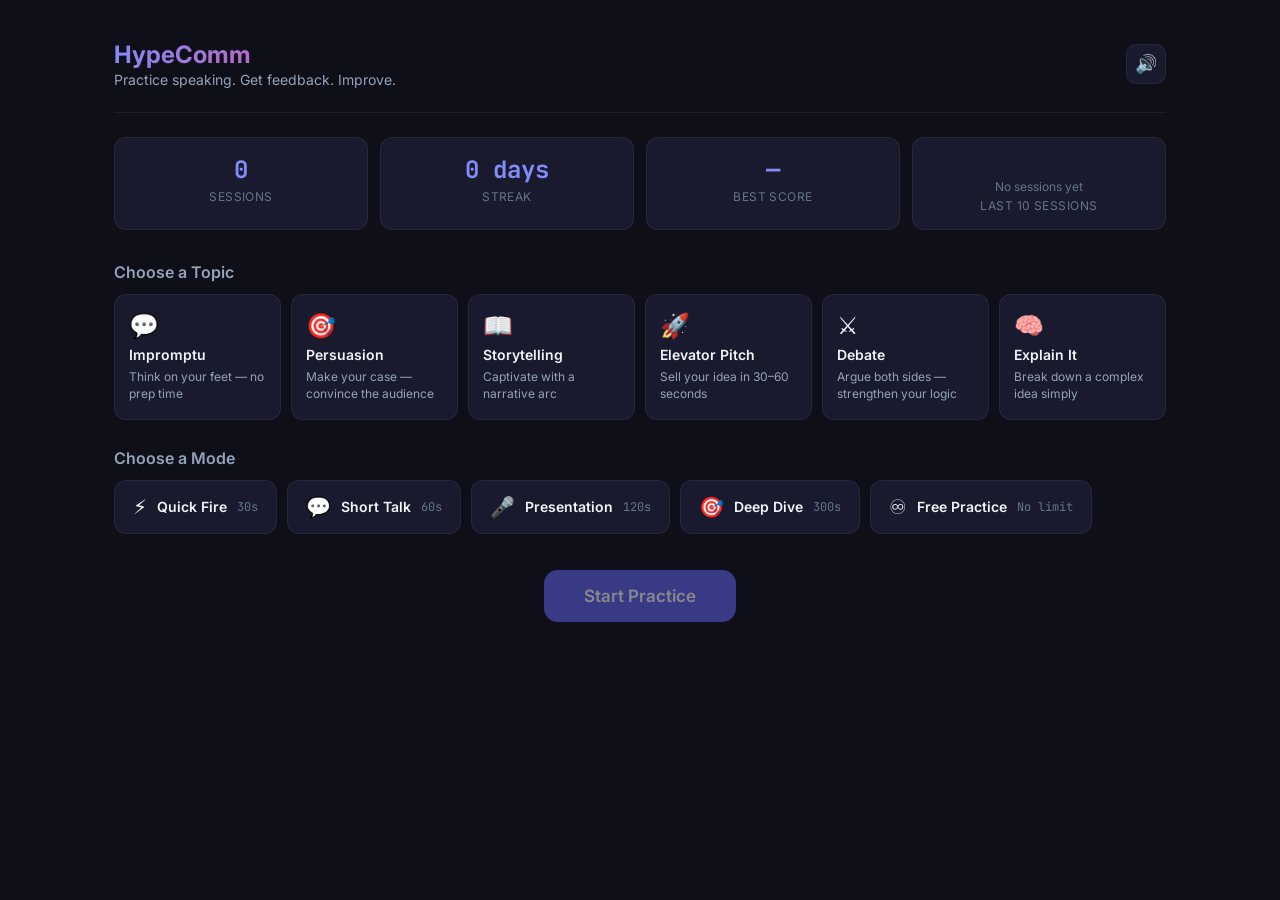
==== commit 94591955: "Pivot to communication skills practice tool Complete rewrite to focus on the actual business use cas" ====
--- a/index.html
+++ b/index.html
@@ -3,143 +3,157 @@
 <head>
   <meta charset="UTF-8" />
   <meta name="viewport" content="width=device-width, initial-scale=1.0" />
-  <meta name="description" content="HypeCam — state-of-the-art glitch-pop live streaming studio with AI crowd reactions, audio visualizer, video filters, and more. Runs entirely in your browser." />
-  <meta name="theme-color" content="#080910" />
-  <title>HypeCam | Glitch-Pop Live Studio</title>
+  <meta name="description" content="HypeComm — Practice your communication skills with AI audience feedback. Get scored on pace, filler words, and fluency." />
+  <meta name="theme-color" content="#0f0f1a" />
+  <title>HypeComm | Communication Skills Practice</title>
   <link rel="stylesheet" href="style.css" />
   <link rel="preconnect" href="https://fonts.googleapis.com">
   <link rel="preconnect" href="https://fonts.gstatic.com" crossorigin>
-  <link href="https://fonts.googleapis.com/css2?family=Space+Grotesk:wght@400;500;700&family=Share+Tech+Mono&display=swap" rel="stylesheet">
+  <link href="https://fonts.googleapis.com/css2?family=Inter:wght@400;500;600;700&family=JetBrains+Mono:wght@400;500&display=swap" rel="stylesheet">
 </head>
 <body>
-  <a class="skip-link" href="#commentStream">Skip to comments</a>
+  <a class="skip-link" href="#topicGrid">Skip to topics</a>
 
   <!-- Toast Notifications -->
-  <div class="toast-container" id="toastContainer" aria-live="assertive" aria-atomic="true"></div>
+  <div class="toast-container" id="toastContainer" aria-live="assertive"></div>
 
-  <!-- Confetti Layer -->
-  <div class="confetti-layer" id="confettiLayer" aria-hidden="true"></div>
+  <div class="app-shell">
 
-  <div class="grid" role="application" aria-label="HypeCam Live Studio">
-    <header class="app-header" role="banner">
-      <div class="title-block">
-        <div class="title-glitch" aria-hidden="true">HypeCam</div>
-        <h1>HypeCam</h1>
-        <p class="subtitle">Glitch-pop live studio with AI crowd energy</p>
+    <!-- ── Header ──────────────────────────────────────────── -->
+    <header class="app-header">
+      <div class="header-left">
+        <h1 class="logo">HypeComm</h1>
+        <p class="tagline">Practice speaking. Get feedback. Improve.</p>
       </div>
-      <nav class="controls" aria-label="Stream controls">
-        <button id="startBtn" class="btn primary">
-          Start Stream <kbd class="kbd-hint">S</kbd>
-        </button>
-        <button id="stopBtn" class="btn" disabled>
-          End Stream <kbd class="kbd-hint">E</kbd>
-        </button>
-        <a id="downloadBtn" class="btn ghost" disabled role="button" aria-disabled="true">Download MP4</a>
-        <button id="soundToggle" class="btn-icon" type="button" aria-label="Mute sound effects" title="Toggle sound">🔊</button>
-      </nav>
+      <div class="header-right">
+        <button id="soundToggle" class="btn-icon" type="button" aria-label="Toggle sound">🔊</button>
+      </div>
     </header>
 
-    <main class="live-stage" id="main">
+    <!-- ── Setup Phase ─────────────────────────────────────── -->
+    <div id="setupPhase">
 
-      <!-- ── Video Pane ──────────────────────────────────── -->
-      <section class="video-pane" aria-label="Video preview">
-        <div class="video-wrapper">
-          <div class="live-badge" id="liveBadge" role="status" aria-live="polite">
-            <span class="pulse" aria-hidden="true"></span>OFF AIR
+      <!-- Progress Dashboard -->
+      <section class="progress-dashboard" id="progressPanel" aria-label="Your progress">
+        <div class="progress-stat">
+          <span class="progress-num" id="totalSessions">0</span>
+          <span class="progress-label">Sessions</span>
+        </div>
+        <div class="progress-stat">
+          <span class="progress-num" id="currentStreak">0 days</span>
+          <span class="progress-label">Streak</span>
+        </div>
+        <div class="progress-stat">
+          <span class="progress-num" id="bestScore">—</span>
+          <span class="progress-label">Best Score</span>
+        </div>
+        <div class="progress-stat progress-chart">
+          <div class="recent-scores" id="recentScores" aria-label="Recent scores">
+            <span class="no-data">No sessions yet</span>
           </div>
-          <video id="preview" playsinline autoplay muted aria-label="Camera preview"></video>
-          <div class="video-overlay" id="videoOverlay" aria-hidden="true"></div>
-          <canvas class="visualizer-canvas" id="visualizerCanvas" aria-hidden="true"></canvas>
+          <span class="progress-label">Last 10 Sessions</span>
         </div>
+      </section>
 
-        <!-- Video Controls -->
-        <div class="video-controls" role="toolbar" aria-label="Video tools">
-          <button id="screenshotBtn" class="btn-icon" type="button" disabled aria-label="Take screenshot" title="Screenshot (C)">📸</button>
-          <button id="pipBtn" class="btn-icon" type="button" disabled aria-label="Picture-in-Picture" title="PiP (P)">🖼️</button>
-          <button id="fullscreenBtn" class="btn-icon" type="button" disabled aria-label="Fullscreen" title="Fullscreen (F)">⛶</button>
-          <button id="highlightBtn" class="btn-icon" type="button" disabled aria-label="Add highlight" title="Highlight (H)">⭐</button>
-        </div>
+      <!-- Topic Categories -->
+      <section aria-label="Choose a topic category">
+        <h2 class="section-title">Choose a Topic</h2>
+        <div class="topic-grid" id="topicGrid" role="listbox" aria-label="Topic categories"></div>
+      </section>
 
-        <!-- Filter Bar -->
-        <div class="filter-bar" id="filterBar" role="toolbar" aria-label="Video filters"></div>
+      <!-- Practice Modes -->
+      <section aria-label="Choose practice mode">
+        <h2 class="section-title">Choose a Mode</h2>
+        <div class="mode-grid" id="modeGrid" role="listbox" aria-label="Practice modes"></div>
+      </section>
 
-        <!-- Hype Meter -->
-        <div class="hype-meter" id="hypeMeter" role="meter" aria-label="Hype level" aria-valuemin="0" aria-valuemax="100" aria-valuenow="0">
-          <div class="hype-meter-header">
-            <span class="hype-meter-title">Hype Level</span>
-            <span class="hype-meter-label" id="hypeLabel">Chill 0%</span>
+      <!-- Topic Display -->
+      <section class="topic-display" id="topicDisplay" hidden aria-label="Your speaking topic">
+        <p class="topic-category-label" id="topicCategory"></p>
+        <p class="topic-text" id="topicText"></p>
+        <button id="newTopicBtn" class="btn-secondary" type="button">
+          Shuffle Topic <kbd class="kbd-hint">N</kbd>
+        </button>
+      </section>
+
+      <!-- Start Button -->
+      <div class="start-area">
+        <button id="startBtn" class="btn-primary btn-large" disabled>
+          Start Practice
+        </button>
+      </div>
+    </div>
+
+    <!-- ── Practice Phase ──────────────────────────────────── -->
+    <div id="practicePhase" hidden>
+      <div class="practice-layout">
+
+        <!-- Left: Video + Topic -->
+        <div class="practice-left">
+          <!-- Current Topic Banner -->
+          <div class="practice-topic-banner">
+            <p class="practice-topic-label" id="topicCategoryPractice"></p>
+            <p class="practice-topic-text" id="topicTextPractice"></p>
           </div>
-          <div class="hype-track">
-            <div class="hype-fill" id="hypeFill"></div>
+
+          <!-- Timer -->
+          <div class="timer-area">
+            <div class="timer-display" id="timerDisplay" role="timer" aria-live="polite">00:00</div>
+            <div class="timer-bar" id="timerBar">
+              <div class="timer-bar-fill" id="timerBarFill"></div>
+            </div>
+          </div>
+
+          <!-- Video -->
+          <div class="video-wrapper">
+            <video id="preview" playsinline autoplay muted aria-label="Camera preview"></video>
+            <canvas class="visualizer-canvas" id="visualizerCanvas" aria-hidden="true"></canvas>
+          </div>
+
+          <!-- Engagement Meter -->
+          <div class="engagement-meter" role="meter" aria-label="Audience engagement" aria-valuemin="0" aria-valuemax="100">
+            <div class="engagement-header">
+              <span class="engagement-title">Audience Engagement</span>
+              <span class="engagement-label" id="engagementLabel">Waiting 0%</span>
+            </div>
+            <div class="engagement-track">
+              <div class="engagement-fill" id="engagementFill"></div>
+            </div>
+          </div>
+
+          <div class="practice-controls">
+            <span class="speech-status" id="speechStatus">Initializing...</span>
+            <span class="status-label" id="statusLabel"></span>
+            <button id="stopBtn" class="btn-danger" disabled>End Practice</button>
           </div>
         </div>
 
-        <!-- Stats Readout -->
-        <div class="readout" aria-label="Stream statistics">
-          <div class="stat"><span class="label">Latency</span><span id="latencyLabel">—</span></div>
-          <div class="stat"><span class="label">Comments</span><span id="commentCount">0</span></div>
-          <div class="stat"><span class="label">Status</span><span id="statusLabel">Waiting to go live</span></div>
-          <div class="stat"><span class="label">Duration</span><span id="streamTimer">00:00</span></div>
-          <div class="stat stat-viewers">
-            <span class="label">Viewers</span>
-            <span id="viewerCount">—</span>
-            <canvas class="sparkline-canvas" id="sparklineCanvas" aria-hidden="true"></canvas>
+        <!-- Right: Audience Comments -->
+        <div class="practice-right">
+          <div class="audience-header">
+            <div>
+              <p class="audience-eyebrow">AI Audience</p>
+              <h2 class="audience-title">Live Reactions</h2>
+            </div>
+            <div class="comment-count-badge">
+              <span id="commentCount">0</span> comments
+            </div>
           </div>
+          <div class="comment-stream" id="commentStream" role="log" aria-live="polite" aria-label="Audience comments" tabindex="0"></div>
         </div>
-
-        <!-- Highlights Panel -->
-        <div class="highlights-panel" id="highlightsPanel">
-          <h3>Highlights</h3>
-          <div class="highlights-list" id="highlightsList" aria-label="Saved highlights"></div>
-        </div>
-      </section>
-
-      <!-- ── Chat Pane ───────────────────────────────────── -->
-      <section class="chat-pane" aria-label="Live comments">
-        <div class="chat-header">
-          <div class="chat-header-left">
-            <p class="eyebrow">AI-powered crowd</p>
-            <h2>Live Comments</h2>
-          </div>
-          <div class="mood-indicator" id="moodIndicator" role="status" aria-label="Crowd mood">
-            <span class="mood-icon" id="moodIcon">😌</span>
-            <span class="mood-label" id="moodLabel">Chill vibes</span>
-          </div>
-        </div>
-
-        <div class="hint" id="speechHint" role="status" aria-live="polite">Enable your mic &amp; camera to see live reactions.</div>
-
-        <div class="typing-indicator" id="typingIndicator" hidden aria-live="polite"></div>
-
-        <div class="comment-stream" id="commentStream" role="log" aria-live="polite" aria-label="Comment stream" tabindex="0"></div>
-
-        <!-- Emoji Reactions -->
-        <div class="emoji-bar" id="emojiBar" role="toolbar" aria-label="Emoji reactions">
-          <button class="emoji-btn" type="button" aria-label="Fire reaction">🔥</button>
-          <button class="emoji-btn" type="button" aria-label="Heart reaction">💜</button>
-          <button class="emoji-btn" type="button" aria-label="Clap reaction">👏</button>
-          <button class="emoji-btn" type="button" aria-label="Sparkle reaction">✨</button>
-          <button class="emoji-btn" type="button" aria-label="100 reaction">💯</button>
-          <button class="emoji-btn" type="button" aria-label="Target reaction">🎯</button>
-          <button class="emoji-btn" type="button" aria-label="Lightning reaction">⚡</button>
-          <button class="emoji-btn" type="button" aria-label="Rocket reaction">🚀</button>
-        </div>
-
-        <!-- User Chat Input -->
-        <div class="chat-input-area">
-          <input type="text" class="chat-input" id="chatInput" placeholder="Type a message to the crowd..." aria-label="Chat message input" maxlength="280" />
-          <button class="chat-send-btn" id="chatSendBtn" type="button" aria-label="Send message">Send</button>
-        </div>
-      </section>
-    </main>
+      </div>
+    </div>
   </div>
 
-  <!-- ── Recap Modal ─────────────────────────────────────── -->
-  <div class="recap-modal" id="recapModal" hidden role="dialog" aria-label="Stream recap" aria-modal="true">
-    <div class="recap-card">
-      <h3>Stream Recap</h3>
-      <div id="recapContent"></div>
-      <button class="recap-close-btn" id="recapClose" type="button">Close</button>
+  <!-- ── Feedback Modal ──────────────────────────────────── -->
+  <div class="feedback-modal" id="feedbackModal" hidden role="dialog" aria-label="Practice feedback" aria-modal="true">
+    <div class="feedback-card">
+      <h3 class="feedback-title">Practice Complete</h3>
+      <div id="feedbackContent"></div>
+      <div class="feedback-actions">
+        <button class="btn-primary" id="feedbackPracticeAgain" type="button">Practice Again</button>
+        <button class="btn-secondary" id="feedbackClose" type="button">Close</button>
+      </div>
     </div>
   </div>
 
--- a/style.css
+++ b/style.css
@@ -1,31 +1,35 @@
 :root {
-  --bg: #080910;
-  --panel: #0e1020;
-  --panel-strong: #14162b;
-  --primary: #7affcf;
-  --accent: #ff3af2;
-  --accent-2: #53a7ff;
-  --muted: #8ba0b8;
-  --text: #f7f9ff;
-  --danger: #ff4d6a;
-  --gold: #ffcf3a;
-  --shadow: 0 24px 80px rgba(0, 0, 0, 0.5);
-  --glow: 0 0 0 1px rgba(122, 255, 207, 0.25), 0 12px 40px rgba(83, 167, 255, 0.3);
-  --focus-ring: 0 0 0 2px var(--accent-2), 0 0 0 4px rgba(83, 167, 255, 0.3);
+  --bg: #0f0f1a;
+  --surface: #1a1a2e;
+  --surface-2: #222240;
+  --border: rgba(255, 255, 255, 0.06);
+  --border-strong: rgba(255, 255, 255, 0.12);
+  --primary: #6366f1;
+  --primary-light: #818cf8;
+  --accent: #ec4899;
+  --success: #10b981;
+  --warning: #f59e0b;
+  --danger: #ef4444;
+  --text: #f1f5f9;
+  --text-muted: #94a3b8;
+  --text-dim: #64748b;
+  --shadow: 0 20px 60px rgba(0, 0, 0, 0.4);
+  --focus-ring: 0 0 0 2px var(--primary), 0 0 0 4px rgba(99, 102, 241, 0.3);
   --radius: 12px;
   --radius-lg: 16px;
+  --radius-xl: 20px;
 }
 
 *, *::before, *::after { box-sizing: border-box; }
 
-/* ── Skip link ────────────────────────────────────────────── */
+/* ── Skip Link ────────────────────────────────────────────── */
 
 .skip-link {
   position: absolute;
   top: -100%;
   left: 16px;
-  background: var(--accent-2);
-  color: var(--bg);
+  background: var(--primary);
+  color: white;
   padding: 8px 16px;
   border-radius: var(--radius);
   font-weight: 600;
@@ -38,37 +42,21 @@
 
 body {
   margin: 0;
-  font-family: 'Space Grotesk', system-ui, -apple-system, sans-serif;
+  font-family: 'Inter', system-ui, -apple-system, sans-serif;
   color: var(--text);
-  background: radial-gradient(circle at 20% 20%, rgba(255, 58, 242, 0.12), transparent 35%),
-    radial-gradient(circle at 80% 0%, rgba(83, 167, 255, 0.12), transparent 30%),
-    radial-gradient(circle at 60% 80%, rgba(122, 255, 207, 0.09), transparent 35%),
-    var(--bg);
+  background: var(--bg);
   min-height: 100vh;
-  padding: 32px 24px 48px;
-  transition: background 600ms ease;
-}
-
-body.is-streaming {
-  background: radial-gradient(circle at 20% 20%, rgba(255, 58, 242, 0.18), transparent 35%),
-    radial-gradient(circle at 80% 0%, rgba(83, 167, 255, 0.18), transparent 30%),
-    radial-gradient(circle at 60% 80%, rgba(122, 255, 207, 0.14), transparent 35%),
-    var(--bg);
-}
-
-a { color: inherit; }
+}
 
 :focus-visible {
   outline: none;
   box-shadow: var(--focus-ring);
 }
 
-.grid {
-  max-width: 1260px;
+.app-shell {
+  max-width: 1100px;
   margin: 0 auto;
-  display: flex;
-  flex-direction: column;
-  gap: 16px;
+  padding: 24px 24px 48px;
 }
 
 /* ── Header ───────────────────────────────────────────────── */
@@ -77,459 +65,489 @@
   display: flex;
   justify-content: space-between;
   align-items: center;
-  gap: 16px;
-  background: linear-gradient(135deg, rgba(255, 58, 242, 0.12), rgba(83, 167, 255, 0.14));
-  border: 1px solid rgba(255, 255, 255, 0.06);
-  padding: 20px 24px;
-  border-radius: var(--radius-lg);
-  box-shadow: var(--shadow);
-  position: relative;
-  overflow: hidden;
-}
-
-.app-header::after {
-  content: '';
-  position: absolute;
-  inset: -60% 60% 30% -30%;
-  background: linear-gradient(120deg, rgba(122, 255, 207, 0.3), rgba(255, 58, 242, 0.05));
-  filter: blur(80px);
-  transform: rotate(-4deg);
-}
-
-.title-block { position: relative; z-index: 1; }
-
-h1 {
+  padding: 16px 0 24px;
+  border-bottom: 1px solid var(--border);
+  margin-bottom: 24px;
+}
+
+.logo {
   margin: 0;
-  font-size: 32px;
-  letter-spacing: -0.02em;
-  text-shadow: 0 0 10px rgba(255, 58, 242, 0.4);
-}
-
-.title-glitch {
-  position: absolute;
-  inset: -6px auto auto 2px;
-  font-size: 32px;
-  font-family: 'Share Tech Mono', monospace;
-  color: var(--accent);
-  opacity: 0.2;
-  text-shadow: -2px 0 var(--primary), 2px 0 var(--accent-2);
-  mix-blend-mode: screen;
-  animation: jitter 3s infinite;
-  pointer-events: none;
-}
-
-.subtitle { margin: 4px 0 0; color: var(--muted); }
-
-.controls { display: flex; gap: 10px; z-index: 1; flex-wrap: wrap; align-items: center; }
+  font-size: 24px;
+  font-weight: 700;
+  background: linear-gradient(135deg, var(--primary-light), var(--accent));
+  -webkit-background-clip: text;
+  -webkit-text-fill-color: transparent;
+  background-clip: text;
+}
+
+.tagline { margin: 2px 0 0; color: var(--text-muted); font-size: 14px; }
+
+.header-right { display: flex; gap: 8px; }
 
 /* ── Buttons ──────────────────────────────────────────────── */
 
-.btn {
-  background: var(--panel-strong);
-  color: var(--text);
-  border: 1px solid rgba(255, 255, 255, 0.08);
-  padding: 12px 16px;
+.btn-primary {
+  background: var(--primary);
+  color: white;
+  border: none;
+  padding: 12px 24px;
   border-radius: var(--radius);
   font-weight: 600;
   font-family: inherit;
-  font-size: inherit;
+  font-size: 15px;
   cursor: pointer;
-  box-shadow: var(--glow);
-  transition: transform 160ms ease, box-shadow 160ms ease, border-color 160ms ease;
-}
-
-.btn.primary {
-  background: linear-gradient(135deg, var(--accent), var(--accent-2));
-  color: #0b0c14;
-}
-
-.btn.ghost {
-  background: transparent;
-  border: 1px dashed rgba(255, 255, 255, 0.2);
-}
-
-.btn:disabled {
-  opacity: 0.5;
-  cursor: not-allowed;
-  transform: none;
-  box-shadow: none;
-}
-
-.btn:not(:disabled):hover { transform: translateY(-1px); }
-.btn:not(:disabled):active { transform: translateY(0); }
+  transition: transform 150ms ease, opacity 150ms ease;
+}
+
+.btn-primary:hover:not(:disabled) { transform: translateY(-1px); opacity: 0.9; }
+.btn-primary:active:not(:disabled) { transform: translateY(0); }
+.btn-primary:disabled { opacity: 0.5; cursor: not-allowed; }
+
+.btn-primary.btn-large { padding: 16px 40px; font-size: 17px; border-radius: 14px; }
+
+.btn-secondary {
+  background: var(--surface-2);
+  color: var(--text);
+  border: 1px solid var(--border-strong);
+  padding: 10px 20px;
+  border-radius: var(--radius);
+  font-weight: 500;
+  font-family: inherit;
+  font-size: 14px;
+  cursor: pointer;
+  transition: background 150ms ease;
+}
+
+.btn-secondary:hover { background: rgba(255, 255, 255, 0.08); }
+
+.btn-danger {
+  background: rgba(239, 68, 68, 0.15);
+  color: var(--danger);
+  border: 1px solid rgba(239, 68, 68, 0.3);
+  padding: 10px 20px;
+  border-radius: var(--radius);
+  font-weight: 600;
+  font-family: inherit;
+  cursor: pointer;
+  transition: background 150ms ease;
+}
+
+.btn-danger:hover:not(:disabled) { background: rgba(239, 68, 68, 0.25); }
+.btn-danger:disabled { opacity: 0.5; cursor: not-allowed; }
 
 .btn-icon {
-  background: rgba(255, 255, 255, 0.04);
-  border: 1px solid rgba(255, 255, 255, 0.1);
+  background: var(--surface);
+  border: 1px solid var(--border);
   color: var(--text);
-  width: 38px;
-  height: 38px;
+  width: 40px;
+  height: 40px;
   border-radius: 10px;
   display: flex;
   align-items: center;
   justify-content: center;
   font-size: 18px;
   cursor: pointer;
-  transition: transform 120ms ease, background 120ms ease;
+  transition: background 120ms ease;
   padding: 0;
 }
 
-.btn-icon:hover:not(:disabled) {
-  transform: scale(1.1);
-  background: rgba(255, 255, 255, 0.08);
-}
-
-.btn-icon:disabled {
-  opacity: 0.4;
-  cursor: not-allowed;
-}
+.btn-icon:hover { background: var(--surface-2); }
 
 .kbd-hint {
   display: inline-block;
-  font-family: 'Share Tech Mono', monospace;
+  font-family: 'JetBrains Mono', monospace;
   font-size: 10px;
   background: rgba(255, 255, 255, 0.08);
   border: 1px solid rgba(255, 255, 255, 0.12);
   border-radius: 4px;
   padding: 1px 5px;
   margin-left: 6px;
-  vertical-align: middle;
-  color: var(--muted);
-}
-
-/* ── Live Stage ───────────────────────────────────────────── */
-
-.live-stage {
+  color: var(--text-dim);
+}
+
+/* ── Section Titles ───────────────────────────────────────── */
+
+.section-title {
+  font-size: 16px;
+  font-weight: 600;
+  color: var(--text-muted);
+  margin: 0 0 12px;
+}
+
+/* ── Progress Dashboard ───────────────────────────────────── */
+
+.progress-dashboard {
   display: grid;
-  grid-template-columns: 1.15fr 0.85fr;
+  grid-template-columns: repeat(4, 1fr);
+  gap: 12px;
+  margin-bottom: 32px;
+}
+
+.progress-stat {
+  background: var(--surface);
+  border: 1px solid var(--border);
+  border-radius: var(--radius);
+  padding: 16px;
+  text-align: center;
+}
+
+.progress-num {
+  display: block;
+  font-size: 24px;
+  font-weight: 700;
+  font-family: 'JetBrains Mono', monospace;
+  color: var(--primary-light);
+}
+
+.progress-label {
+  display: block;
+  font-size: 12px;
+  color: var(--text-dim);
+  margin-top: 4px;
+  text-transform: uppercase;
+  letter-spacing: 0.04em;
+}
+
+.progress-chart { display: flex; flex-direction: column; align-items: center; justify-content: center; }
+
+.recent-scores {
+  display: flex;
+  gap: 3px;
+  align-items: flex-end;
+  height: 40px;
+  width: 100%;
+  justify-content: center;
+}
+
+.score-bar {
+  width: 8px;
+  border-radius: 2px;
+  min-height: 4px;
+  transition: height 300ms ease;
+}
+
+.no-data { font-size: 12px; color: var(--text-dim); }
+
+/* ── Topic Grid ───────────────────────────────────────────── */
+
+.topic-grid {
+  display: grid;
+  grid-template-columns: repeat(auto-fill, minmax(160px, 1fr));
+  gap: 10px;
+  margin-bottom: 28px;
+}
+
+.category-card {
+  background: var(--surface);
+  border: 1px solid var(--border);
+  border-radius: var(--radius);
+  padding: 16px 14px;
+  text-align: left;
+  cursor: pointer;
+  transition: border-color 150ms ease, background 150ms ease, transform 150ms ease;
+  display: flex;
+  flex-direction: column;
+  gap: 6px;
+  font-family: inherit;
+  color: var(--text);
+}
+
+.category-card:hover {
+  border-color: var(--border-strong);
+  background: var(--surface-2);
+  transform: translateY(-1px);
+}
+
+.category-card.selected {
+  border-color: var(--primary);
+  background: rgba(99, 102, 241, 0.1);
+}
+
+.category-icon { font-size: 24px; }
+.category-label { font-weight: 600; font-size: 14px; }
+.category-desc { font-size: 12px; color: var(--text-muted); line-height: 1.4; }
+
+/* ── Mode Grid ────────────────────────────────────────────── */
+
+.mode-grid {
+  display: flex;
+  gap: 10px;
+  flex-wrap: wrap;
+  margin-bottom: 28px;
+}
+
+.mode-card {
+  background: var(--surface);
+  border: 1px solid var(--border);
+  border-radius: var(--radius);
+  padding: 14px 18px;
+  cursor: pointer;
+  transition: border-color 150ms ease, background 150ms ease;
+  display: flex;
+  align-items: center;
+  gap: 10px;
+  font-family: inherit;
+  color: var(--text);
+}
+
+.mode-card:hover { border-color: var(--border-strong); background: var(--surface-2); }
+
+.mode-card.selected {
+  border-color: var(--primary);
+  background: rgba(99, 102, 241, 0.1);
+}
+
+.mode-icon { font-size: 20px; }
+.mode-label { font-weight: 600; font-size: 14px; }
+.mode-dur { font-size: 12px; color: var(--text-dim); font-family: 'JetBrains Mono', monospace; }
+
+/* ── Topic Display ────────────────────────────────────────── */
+
+.topic-display {
+  background: linear-gradient(135deg, rgba(99, 102, 241, 0.08), rgba(236, 72, 153, 0.06));
+  border: 1px solid rgba(99, 102, 241, 0.2);
+  border-radius: var(--radius-lg);
+  padding: 24px;
+  margin-bottom: 24px;
+  text-align: center;
+}
+
+.topic-category-label {
+  font-size: 13px;
+  text-transform: uppercase;
+  letter-spacing: 0.06em;
+  color: var(--primary-light);
+  margin: 0 0 8px;
+}
+
+.topic-text {
+  font-size: 22px;
+  font-weight: 600;
+  line-height: 1.4;
+  margin: 0 0 16px;
+}
+
+/* ── Start Area ───────────────────────────────────────────── */
+
+.start-area {
+  text-align: center;
+  padding: 8px 0;
+}
+
+/* ── Practice Layout ──────────────────────────────────────── */
+
+.practice-layout {
+  display: grid;
+  grid-template-columns: 1fr 0.85fr;
   gap: 16px;
-}
-
-.video-pane, .chat-pane {
-  background: linear-gradient(180deg, rgba(20, 22, 43, 0.9), rgba(14, 16, 32, 0.98));
-  border: 1px solid rgba(255, 255, 255, 0.06);
+  min-height: 70vh;
+}
+
+.practice-left {
+  display: flex;
+  flex-direction: column;
+  gap: 12px;
+}
+
+.practice-right {
+  display: flex;
+  flex-direction: column;
+  gap: 10px;
+  background: var(--surface);
+  border: 1px solid var(--border);
   border-radius: var(--radius-lg);
   padding: 16px;
-  box-shadow: var(--shadow);
-  position: relative;
-}
-
-/* ── Video Pane ───────────────────────────────────────────── */
+}
+
+/* ── Practice Topic Banner ────────────────────────────────── */
+
+.practice-topic-banner {
+  background: linear-gradient(135deg, rgba(99, 102, 241, 0.1), rgba(236, 72, 153, 0.08));
+  border: 1px solid rgba(99, 102, 241, 0.2);
+  border-radius: var(--radius);
+  padding: 16px 20px;
+  text-align: center;
+}
+
+.practice-topic-label {
+  font-size: 11px;
+  text-transform: uppercase;
+  letter-spacing: 0.06em;
+  color: var(--primary-light);
+  margin: 0 0 4px;
+}
+
+.practice-topic-text {
+  font-size: 18px;
+  font-weight: 600;
+  margin: 0;
+  line-height: 1.4;
+}
+
+/* ── Timer ─────────────────────────────────────────────────── */
+
+.timer-area { text-align: center; }
+
+.timer-display {
+  font-family: 'JetBrains Mono', monospace;
+  font-size: 48px;
+  font-weight: 700;
+  color: var(--primary-light);
+  letter-spacing: 0.02em;
+}
+
+.timer-bar {
+  height: 6px;
+  background: rgba(255, 255, 255, 0.06);
+  border-radius: 3px;
+  overflow: hidden;
+  margin-top: 8px;
+}
+
+.timer-bar-fill {
+  height: 100%;
+  width: 0%;
+  background: var(--primary);
+  border-radius: 3px;
+  transition: width 1s linear;
+}
+
+.timer-bar-fill.timer-warning {
+  background: var(--danger);
+  animation: timerPulse 1s ease-in-out infinite;
+}
+
+@keyframes timerPulse {
+  0%, 100% { opacity: 1; }
+  50% { opacity: 0.6; }
+}
+
+/* ── Video ─────────────────────────────────────────────────── */
 
 .video-wrapper {
   position: relative;
   border-radius: var(--radius);
   overflow: hidden;
-}
-
-.video-pane video {
+  background: #000;
+}
+
+.video-wrapper video {
   width: 100%;
   display: block;
-  background: #000;
-  border-radius: var(--radius);
-  border: 1px solid rgba(255, 255, 255, 0.04);
-  box-shadow: inset 0 0 0 1px rgba(122, 255, 207, 0.08);
-  min-height: 320px;
+  border-radius: var(--radius);
+  min-height: 240px;
   object-fit: cover;
-  transition: filter 300ms ease;
-}
-
-/* ── Video Overlay (scanlines when live) ──────────────────── */
-
-.video-overlay {
-  position: absolute;
-  inset: 0;
-  border-radius: var(--radius);
-  pointer-events: none;
-  opacity: 0;
-  transition: opacity 300ms ease;
-  background: repeating-linear-gradient(
-    0deg,
-    transparent,
-    transparent 2px,
-    rgba(0, 0, 0, 0.03) 2px,
-    rgba(0, 0, 0, 0.03) 4px
-  );
-}
-
-.video-overlay.is-live { opacity: 1; }
-
-/* ── Audio Visualizer Canvas ──────────────────────────────── */
+}
 
 .visualizer-canvas {
   position: absolute;
   bottom: 0;
   left: 0;
   right: 0;
-  height: 60px;
-  border-radius: 0 0 var(--radius) var(--radius);
+  height: 50px;
   pointer-events: none;
   opacity: 0.8;
 }
 
-/* ── Live Badge ───────────────────────────────────────────── */
-
-.live-badge {
-  position: absolute;
-  top: 12px;
-  left: 12px;
-  padding: 6px 12px;
-  border-radius: 999px;
-  background: rgba(255, 255, 255, 0.08);
-  border: 1px solid rgba(255, 255, 255, 0.12);
-  color: var(--text);
-  display: flex;
-  align-items: center;
-  gap: 8px;
-  text-transform: uppercase;
-  font-size: 11px;
-  font-weight: 700;
-  letter-spacing: 0.08em;
-  backdrop-filter: blur(6px);
-  transition: background 300ms ease, border-color 300ms ease;
-  z-index: 2;
-}
-
-.live-badge.is-live {
-  background: rgba(255, 58, 242, 0.25);
-  border-color: rgba(255, 58, 242, 0.5);
-  animation: badgeGlow 2s ease-in-out infinite;
-}
-
-@keyframes badgeGlow {
-  0%, 100% { box-shadow: 0 0 8px rgba(255, 58, 242, 0.2); }
-  50% { box-shadow: 0 0 20px rgba(255, 58, 242, 0.4); }
-}
-
-.pulse {
-  width: 10px;
-  height: 10px;
-  border-radius: 50%;
-  background: var(--accent);
-  box-shadow: 0 0 0 0 rgba(255, 58, 242, 0.6);
-  animation: pulse 1.2s infinite;
-}
-
-/* ── Video Controls Toolbar ───────────────────────────────── */
-
-.video-controls {
-  display: flex;
-  gap: 6px;
-  margin-top: 10px;
-}
-
-/* ── Filter Bar ───────────────────────────────────────────── */
-
-.filter-bar {
-  display: flex;
-  gap: 6px;
-  margin-top: 10px;
-  overflow-x: auto;
-  padding-bottom: 4px;
-  scrollbar-width: thin;
-}
-
-.filter-btn {
-  background: rgba(255, 255, 255, 0.04);
-  border: 1px solid rgba(255, 255, 255, 0.08);
-  color: var(--muted);
-  padding: 6px 12px;
-  border-radius: 8px;
-  font-size: 12px;
-  font-family: inherit;
-  font-weight: 500;
-  cursor: pointer;
-  transition: all 150ms ease;
-  white-space: nowrap;
-}
-
-.filter-btn:hover {
-  background: rgba(255, 255, 255, 0.08);
-  color: var(--text);
-}
-
-.filter-btn.active {
-  background: linear-gradient(135deg, rgba(255, 58, 242, 0.2), rgba(83, 167, 255, 0.2));
-  border-color: var(--accent);
-  color: var(--text);
-}
-
-/* ── Hype Meter ───────────────────────────────────────────── */
-
-.hype-meter {
-  margin-top: 10px;
-  background: rgba(255, 255, 255, 0.03);
-  border: 1px solid rgba(255, 255, 255, 0.06);
+/* ── Engagement Meter ─────────────────────────────────────── */
+
+.engagement-meter {
+  background: var(--surface);
+  border: 1px solid var(--border);
   border-radius: 10px;
   padding: 10px 12px;
 }
 
-.hype-meter-header {
+.engagement-header {
   display: flex;
   justify-content: space-between;
   align-items: center;
   margin-bottom: 6px;
 }
 
-.hype-meter-title {
+.engagement-title {
+  font-size: 11px;
+  text-transform: uppercase;
+  letter-spacing: 0.05em;
+  color: var(--text-dim);
+  font-weight: 600;
+}
+
+.engagement-label {
+  font-size: 11px;
+  font-family: 'JetBrains Mono', monospace;
+  color: var(--primary-light);
+}
+
+.engagement-track {
+  height: 6px;
+  background: rgba(255, 255, 255, 0.04);
+  border-radius: 3px;
+  overflow: hidden;
+}
+
+.engagement-fill {
+  height: 100%;
+  width: 0%;
+  background: linear-gradient(90deg, var(--primary), var(--accent));
+  border-radius: 3px;
+  transition: width 300ms ease;
+}
+
+/* ── Practice Controls ────────────────────────────────────── */
+
+.practice-controls {
+  display: flex;
+  justify-content: space-between;
+  align-items: center;
+  gap: 12px;
+}
+
+.speech-status {
+  font-size: 12px;
+  color: var(--text-dim);
+  font-style: italic;
+}
+
+.status-label {
+  font-size: 13px;
+  color: var(--text-muted);
+  flex: 1;
+  text-align: center;
+}
+
+/* ── Audience Comments ────────────────────────────────────── */
+
+.audience-header {
+  display: flex;
+  justify-content: space-between;
+  align-items: center;
+}
+
+.audience-eyebrow {
+  margin: 0;
   font-size: 11px;
   text-transform: uppercase;
   letter-spacing: 0.06em;
-  color: var(--muted);
-  font-weight: 600;
-}
-
-.hype-meter-label {
-  font-size: 11px;
-  font-family: 'Share Tech Mono', monospace;
-  color: var(--primary);
-}
-
-.hype-track {
-  height: 8px;
+  color: var(--primary-light);
+}
+
+.audience-title { margin: 2px 0 0; font-size: 18px; }
+
+.comment-count-badge {
+  font-size: 12px;
+  color: var(--text-dim);
+  font-family: 'JetBrains Mono', monospace;
   background: rgba(255, 255, 255, 0.04);
-  border-radius: 4px;
-  overflow: hidden;
-}
-
-.hype-fill {
-  height: 100%;
-  width: 0%;
-  background: linear-gradient(90deg, var(--accent-2), var(--accent-2));
-  border-radius: 4px;
-  transition: width 300ms ease, background 300ms ease;
-}
-
-/* ── Readout / Stats ──────────────────────────────────────── */
-
-.readout {
-  margin-top: 12px;
-  display: grid;
-  grid-template-columns: repeat(auto-fit, minmax(100px, 1fr));
-  gap: 8px;
-  font-family: 'Share Tech Mono', monospace;
-}
-
-.stat {
-  background: rgba(255, 255, 255, 0.02);
-  border: 1px solid rgba(255, 255, 255, 0.06);
-  padding: 8px 10px;
-  border-radius: 8px;
-  display: flex;
-  justify-content: space-between;
-  align-items: center;
-  font-size: 13px;
-}
-
-.stat .label { color: var(--muted); font-size: 10px; text-transform: uppercase; letter-spacing: 0.06em; }
-
-.stat-viewers {
-  position: relative;
-}
-
-.sparkline-canvas {
-  position: absolute;
-  bottom: 2px;
-  right: 8px;
-  width: 50px;
-  height: 20px;
-  pointer-events: none;
-}
-
-/* ── Highlights Panel ─────────────────────────────────────── */
-
-.highlights-panel {
-  margin-top: 10px;
-}
-
-.highlights-panel h3 {
-  font-size: 12px;
-  text-transform: uppercase;
-  letter-spacing: 0.06em;
-  color: var(--muted);
-  margin: 0 0 6px;
-}
-
-.highlights-list {
-  display: flex;
-  flex-direction: column;
-  gap: 4px;
-  max-height: 100px;
-  overflow-y: auto;
-}
-
-.highlight-item {
-  display: flex;
-  justify-content: space-between;
-  padding: 4px 8px;
-  background: rgba(255, 207, 58, 0.06);
-  border: 1px solid rgba(255, 207, 58, 0.15);
-  border-radius: 6px;
-  font-size: 12px;
-  font-family: 'Share Tech Mono', monospace;
-  animation: slideIn 200ms ease;
-}
-
-.highlight-time { color: var(--gold); }
-.highlight-hype { color: var(--muted); }
-
-/* ── Chat Pane ────────────────────────────────────────────── */
-
-.chat-pane { display: flex; flex-direction: column; gap: 10px; }
-
-.chat-header { display: flex; justify-content: space-between; align-items: flex-start; gap: 12px; }
-
-.chat-header-left { flex: 1; }
-
-.chat-pane h2 { margin: 4px 0 0; font-size: 20px; }
-
-.eyebrow {
-  margin: 0;
-  text-transform: uppercase;
-  letter-spacing: 0.08em;
-  color: var(--accent);
-  font-size: 11px;
-}
-
-.hint {
-  color: var(--muted);
-  font-size: 13px;
-  max-width: 320px;
-}
-
-/* ── Mood Indicator ───────────────────────────────────────── */
-
-.mood-indicator {
-  display: flex;
-  align-items: center;
-  gap: 6px;
-  padding: 6px 12px;
-  background: rgba(255, 255, 255, 0.03);
-  border: 1px solid rgba(255, 255, 255, 0.06);
+  padding: 4px 10px;
   border-radius: 999px;
-  font-size: 12px;
-}
-
-.mood-icon { font-size: 18px; transition: transform 300ms ease; }
-.mood-label { color: var(--muted); font-weight: 500; }
-
-/* ── Typing Indicator ─────────────────────────────────────── */
-
-.typing-indicator {
-  font-size: 12px;
-  color: var(--muted);
-  font-style: italic;
-  padding: 0 4px;
-  min-height: 16px;
-}
-
-/* ── Comment Stream ───────────────────────────────────────── */
+}
 
 .comment-stream {
   flex: 1;
-  min-height: 300px;
-  background: linear-gradient(180deg, rgba(255, 255, 255, 0.02), rgba(255, 255, 255, 0.01));
-  border: 1px solid rgba(255, 255, 255, 0.06);
+  min-height: 200px;
+  background: rgba(255, 255, 255, 0.01);
+  border: 1px solid var(--border);
   border-radius: var(--radius);
   padding: 10px;
   overflow-y: auto;
@@ -537,7 +555,6 @@
   flex-direction: column;
   gap: 8px;
   scroll-behavior: smooth;
-  position: relative;
 }
 
 .comment {
@@ -546,111 +563,230 @@
   gap: 10px;
   padding: 10px;
   border-radius: 10px;
-  background: rgba(20, 22, 43, 0.7);
-  border: 1px solid rgba(255, 255, 255, 0.04);
-  box-shadow: inset 0 0 0 1px rgba(255, 58, 242, 0.04);
-  animation: slideIn 240ms ease;
-}
-
-.comment-user {
-  background: rgba(122, 255, 207, 0.06);
-  border-color: rgba(122, 255, 207, 0.15);
-  box-shadow: inset 0 0 0 1px rgba(122, 255, 207, 0.1);
-}
-
-.comment .meta { display: flex; gap: 8px; font-size: 11px; color: var(--muted); }
-.comment .username { color: var(--primary); font-weight: 700; }
-.comment-user .username { color: var(--accent-2); }
-.comment .body { margin: 4px 0 0; line-height: 1.5; font-size: 14px; }
+  background: rgba(255, 255, 255, 0.02);
+  border: 1px solid var(--border);
+  animation: slideIn 200ms ease;
+}
+
+.comment .meta { display: flex; gap: 8px; font-size: 11px; color: var(--text-dim); }
+.comment .username { color: var(--primary-light); font-weight: 600; }
+.comment .body { margin: 4px 0 0; line-height: 1.5; font-size: 13px; }
 
 .avatar {
-  width: 36px;
-  height: 36px;
+  width: 34px;
+  height: 34px;
   border-radius: 10px;
-  background: linear-gradient(135deg, var(--accent), var(--accent-2));
-  box-shadow: 0 6px 20px rgba(255, 58, 242, 0.2);
+  background: linear-gradient(135deg, var(--primary), var(--accent));
   display: flex;
   align-items: center;
   justify-content: center;
   font-weight: 700;
+  font-size: 13px;
+  color: white;
+  flex-shrink: 0;
+}
+
+/* ── Feedback Modal ───────────────────────────────────────── */
+
+.feedback-modal {
+  position: fixed;
+  inset: 0;
+  background: rgba(15, 15, 26, 0.88);
+  backdrop-filter: blur(12px);
+  display: flex;
+  align-items: center;
+  justify-content: center;
+  z-index: 500;
+  opacity: 0;
+  transition: opacity 300ms ease;
+  overflow-y: auto;
+  padding: 24px;
+}
+
+.feedback-modal.modal-visible { opacity: 1; }
+
+.feedback-card {
+  background: var(--surface);
+  border: 1px solid var(--border-strong);
+  border-radius: var(--radius-xl);
+  padding: 32px;
+  max-width: 520px;
+  width: 100%;
+  box-shadow: var(--shadow);
+  transform: scale(0.92);
+  transition: transform 300ms cubic-bezier(0.34, 1.56, 0.64, 1);
+}
+
+.modal-visible .feedback-card { transform: scale(1); }
+
+.feedback-title {
+  margin: 0 0 24px;
+  font-size: 22px;
+  text-align: center;
+}
+
+/* ── Score Display ────────────────────────────────────────── */
+
+.score-hero { text-align: center; margin-bottom: 24px; }
+
+.score-circle {
+  display: inline-flex;
+  flex-direction: column;
+  align-items: center;
+  justify-content: center;
+  width: 100px;
+  height: 100px;
+  border-radius: 50%;
+  border: 4px solid var(--score-color, var(--primary));
+  box-shadow: 0 0 24px rgba(99, 102, 241, 0.2);
+}
+
+.score-value {
+  font-size: 36px;
+  font-weight: 700;
+  font-family: 'JetBrains Mono', monospace;
+  color: var(--text);
+}
+
+.score-label {
+  font-size: 11px;
+  text-transform: uppercase;
+  color: var(--text-dim);
+  letter-spacing: 0.04em;
+}
+
+.score-breakdown {
+  display: flex;
+  flex-direction: column;
+  gap: 10px;
+  margin-bottom: 20px;
+}
+
+.score-item {
+  display: flex;
+  align-items: center;
+  gap: 12px;
+}
+
+.score-item-label {
+  width: 60px;
+  font-size: 13px;
+  color: var(--text-muted);
+  font-weight: 500;
+}
+
+.score-item-bar {
+  flex: 1;
+  height: 8px;
+  background: rgba(255, 255, 255, 0.05);
+  border-radius: 4px;
+  overflow: hidden;
+}
+
+.score-item-fill {
+  height: 100%;
+  border-radius: 4px;
+  transition: width 600ms ease;
+}
+
+.score-item-value {
+  width: 30px;
   font-size: 14px;
-  color: #fff;
-  text-shadow: 0 1px 2px rgba(0, 0, 0, 0.3);
-  flex-shrink: 0;
-}
-
-/* ── Chat Input ───────────────────────────────────────────── */
-
-.chat-input-area {
-  display: flex;
+  font-weight: 600;
+  font-family: 'JetBrains Mono', monospace;
+  text-align: right;
+}
+
+/* ── Feedback Stats ───────────────────────────────────────── */
+
+.feedback-stats {
+  display: grid;
+  grid-template-columns: repeat(4, 1fr);
   gap: 8px;
-}
-
-.chat-input {
-  flex: 1;
-  background: rgba(255, 255, 255, 0.03);
-  border: 1px solid rgba(255, 255, 255, 0.08);
+  margin-bottom: 20px;
+}
+
+.fb-stat {
+  text-align: center;
+  padding: 12px 8px;
+  background: rgba(255, 255, 255, 0.02);
+  border: 1px solid var(--border);
   border-radius: 10px;
-  padding: 10px 14px;
+}
+
+.fb-num {
+  display: block;
+  font-size: 18px;
+  font-weight: 700;
+  font-family: 'JetBrains Mono', monospace;
+  color: var(--primary-light);
+}
+
+.fb-label {
+  display: block;
+  font-size: 10px;
+  text-transform: uppercase;
+  color: var(--text-dim);
+  margin-top: 2px;
+}
+
+/* ── Feedback Sections ────────────────────────────────────── */
+
+.feedback-section {
+  margin-bottom: 16px;
+}
+
+.feedback-section h4 {
+  font-size: 13px;
+  color: var(--text-muted);
+  margin: 0 0 6px;
+}
+
+.feedback-section p {
+  margin: 0;
+  font-size: 14px;
+  line-height: 1.5;
   color: var(--text);
-  font-family: inherit;
-  font-size: 14px;
-  transition: border-color 150ms ease;
-}
-
-.chat-input::placeholder { color: rgba(255, 255, 255, 0.25); }
-.chat-input:focus { border-color: var(--accent-2); outline: none; }
-
-.chat-send-btn {
-  background: linear-gradient(135deg, var(--accent), var(--accent-2));
-  border: none;
-  color: #0b0c14;
-  padding: 10px 16px;
-  border-radius: 10px;
-  font-weight: 700;
-  font-family: inherit;
-  cursor: pointer;
-  transition: transform 120ms ease;
-}
-
-.chat-send-btn:hover { transform: translateY(-1px); }
-.chat-send-btn:active { transform: translateY(0); }
-
-/* ── Emoji Bar ────────────────────────────────────────────── */
-
-.emoji-bar {
-  display: flex;
-  gap: 4px;
+}
+
+.filler-tags {
+  display: flex;
   flex-wrap: wrap;
-}
-
-.emoji-btn {
-  background: rgba(255, 255, 255, 0.03);
-  border: 1px solid rgba(255, 255, 255, 0.06);
+  gap: 6px;
+}
+
+.filler-tag {
+  background: rgba(239, 68, 68, 0.1);
+  border: 1px solid rgba(239, 68, 68, 0.2);
+  color: var(--danger);
+  padding: 3px 10px;
+  border-radius: 999px;
+  font-size: 12px;
+  font-family: 'JetBrains Mono', monospace;
+}
+
+.filler-none {
+  color: var(--success);
+  font-size: 13px;
+}
+
+.transcript-text {
+  font-size: 13px;
+  color: var(--text-muted);
+  background: rgba(255, 255, 255, 0.02);
+  border: 1px solid var(--border);
   border-radius: 8px;
-  padding: 5px 8px;
-  font-size: 16px;
-  cursor: pointer;
-  transition: transform 120ms ease, background 120ms ease;
-  line-height: 1;
-}
-
-.emoji-btn:hover {
-  transform: scale(1.25);
-  background: rgba(255, 58, 242, 0.15);
-}
-
-.emoji-btn:active { transform: scale(0.9); }
-
-/* ── Floating Emoji ───────────────────────────────────────── */
-
-.emoji-float {
-  position: absolute;
-  bottom: 60px;
-  font-size: 28px;
-  pointer-events: none;
-  animation: floatUp 1.6s ease-out forwards;
-  z-index: 10;
+  padding: 12px;
+  max-height: 120px;
+  overflow-y: auto;
+  line-height: 1.6;
+}
+
+.feedback-actions {
+  display: flex;
+  gap: 10px;
+  justify-content: center;
+  margin-top: 24px;
 }
 
 /* ── Toast Notifications ──────────────────────────────────── */
@@ -667,182 +803,43 @@
 }
 
 .toast {
-  background: var(--panel-strong);
-  border: 1px solid rgba(255, 255, 255, 0.1);
+  background: var(--surface-2);
+  border: 1px solid var(--border-strong);
   border-radius: 10px;
   padding: 12px 20px;
   font-size: 14px;
   font-weight: 500;
-  backdrop-filter: blur(12px);
-  box-shadow: 0 8px 32px rgba(0, 0, 0, 0.4);
+  box-shadow: var(--shadow);
   transform: translateX(120%);
   transition: transform 300ms cubic-bezier(0.34, 1.56, 0.64, 1), opacity 300ms ease;
   opacity: 0;
   pointer-events: auto;
 }
 
-.toast-visible {
-  transform: translateX(0);
-  opacity: 1;
-}
-
-.toast-success { border-left: 3px solid var(--primary); }
+.toast-visible { transform: translateX(0); opacity: 1; }
+.toast-success { border-left: 3px solid var(--success); }
 .toast-error { border-left: 3px solid var(--danger); }
-.toast-info { border-left: 3px solid var(--accent-2); }
-.toast-milestone {
-  border-left: 3px solid var(--gold);
-  background: linear-gradient(135deg, rgba(255, 207, 58, 0.1), var(--panel-strong));
-}
-
-/* ── Confetti ─────────────────────────────────────────────── */
-
-.confetti-layer {
-  position: fixed;
-  inset: 0;
-  pointer-events: none;
-  z-index: 999;
-  overflow: hidden;
-}
-
-.confetti-piece {
-  position: absolute;
-  width: 8px;
-  height: 12px;
-  border-radius: 2px;
-  animation: confettiFall 2s ease-in forwards;
-}
-
-@keyframes confettiFall {
-  0% { transform: translateY(0) translateX(0) rotate(0deg); opacity: 1; }
-  100% { transform: translateY(100vh) translateX(var(--x)) rotate(var(--r)); opacity: 0; }
-}
-
-/* ── Recap Modal ──────────────────────────────────────────── */
-
-.recap-modal {
-  position: fixed;
-  inset: 0;
-  background: rgba(8, 9, 16, 0.85);
-  backdrop-filter: blur(16px);
-  display: flex;
-  align-items: center;
-  justify-content: center;
-  z-index: 500;
-  opacity: 0;
-  transition: opacity 300ms ease;
-}
-
-.recap-modal.recap-visible { opacity: 1; }
-
-.recap-card {
-  background: linear-gradient(180deg, var(--panel-strong), var(--panel));
-  border: 1px solid rgba(255, 255, 255, 0.08);
-  border-radius: 20px;
-  padding: 32px;
-  max-width: 500px;
-  width: 90%;
-  box-shadow: 0 32px 80px rgba(0, 0, 0, 0.5);
-  transform: scale(0.9);
-  transition: transform 300ms cubic-bezier(0.34, 1.56, 0.64, 1);
-}
-
-.recap-visible .recap-card { transform: scale(1); }
-
-.recap-card h3 {
-  margin: 0 0 24px;
-  font-size: 22px;
-  text-align: center;
-  text-shadow: 0 0 10px rgba(255, 58, 242, 0.4);
-}
-
-.recap-grid {
-  display: grid;
-  grid-template-columns: 1fr 1fr;
-  gap: 12px;
-  margin-bottom: 20px;
-}
-
-.recap-stat {
-  text-align: center;
-  padding: 16px 12px;
-  background: rgba(255, 255, 255, 0.02);
-  border: 1px solid rgba(255, 255, 255, 0.06);
-  border-radius: var(--radius);
-}
-
-.recap-number {
-  display: block;
-  font-size: 28px;
-  font-weight: 700;
-  font-family: 'Share Tech Mono', monospace;
-  color: var(--primary);
-}
-
-.recap-label {
-  display: block;
-  font-size: 11px;
-  text-transform: uppercase;
-  letter-spacing: 0.06em;
-  color: var(--muted);
-  margin-top: 4px;
-}
-
-.recap-section {
-  margin-top: 16px;
-}
-
-.recap-section h4 {
-  font-size: 12px;
-  text-transform: uppercase;
-  color: var(--muted);
-  margin: 0 0 8px;
-}
-
-.recap-highlight {
-  padding: 6px 10px;
-  background: rgba(255, 207, 58, 0.05);
-  border-radius: 6px;
-  font-size: 13px;
-  font-family: 'Share Tech Mono', monospace;
-  color: var(--gold);
-  margin-bottom: 4px;
-}
-
-.recap-close-btn {
-  display: block;
-  margin: 20px auto 0;
-  background: linear-gradient(135deg, var(--accent), var(--accent-2));
-  border: none;
-  color: #0b0c14;
-  padding: 12px 32px;
-  border-radius: var(--radius);
-  font-weight: 700;
-  font-size: 15px;
-  font-family: inherit;
-  cursor: pointer;
-  transition: transform 120ms ease;
-}
-
-.recap-close-btn:hover { transform: translateY(-1px); }
+.toast-info { border-left: 3px solid var(--primary); }
 
 /* ── Responsive ───────────────────────────────────────────── */
 
-@media (max-width: 960px) {
-  .live-stage { grid-template-columns: 1fr; }
-  .app-header { flex-direction: column; align-items: flex-start; }
-  .controls { width: 100%; }
-  .controls .btn { flex: 1 1 auto; }
+@media (max-width: 768px) {
+  .practice-layout { grid-template-columns: 1fr; }
+  .progress-dashboard { grid-template-columns: repeat(2, 1fr); }
+  .topic-grid { grid-template-columns: repeat(2, 1fr); }
+  .feedback-stats { grid-template-columns: repeat(2, 1fr); }
+  .feedback-card { padding: 24px 20px; }
 }
 
 @media (max-width: 480px) {
-  body { padding: 12px 8px 24px; }
-  h1 { font-size: 24px; }
-  .title-glitch { font-size: 24px; }
-  .recap-card { padding: 20px; }
-  .recap-number { font-size: 22px; }
-}
-
-/* ── Reduced motion ───────────────────────────────────────── */
+  .app-shell { padding: 16px 12px 32px; }
+  .topic-grid { grid-template-columns: 1fr; }
+  .mode-grid { flex-direction: column; }
+  .timer-display { font-size: 36px; }
+  .topic-text { font-size: 18px; }
+}
+
+/* ── Reduced Motion ───────────────────────────────────────── */
 
 @media (prefers-reduced-motion: reduce) {
   *, *::before, *::after {
@@ -854,7 +851,4 @@
 
 /* ── Keyframes ────────────────────────────────────────────── */
 
-@keyframes pulse { to { box-shadow: 0 0 0 16px rgba(255, 58, 242, 0); } }
-@keyframes jitter { 0%, 80% { transform: translate(0, 0); } 85% { transform: translate(-1px, 1px); } 90% { transform: translate(1px, -1px); } 95% { transform: translate(-2px, 2px); } 100% { transform: translate(0, 0); } }
-@keyframes slideIn { from { transform: translateY(8px); opacity: 0; } to { transform: translateY(0); opacity: 1; } }
-@keyframes floatUp { 0% { opacity: 1; transform: translateY(0) scale(1); } 100% { opacity: 0; transform: translateY(-180px) scale(1.4); } }
+@keyframes slideIn { from { transform: translateY(6px); opacity: 0; } to { transform: translateY(0); opacity: 1; } }
